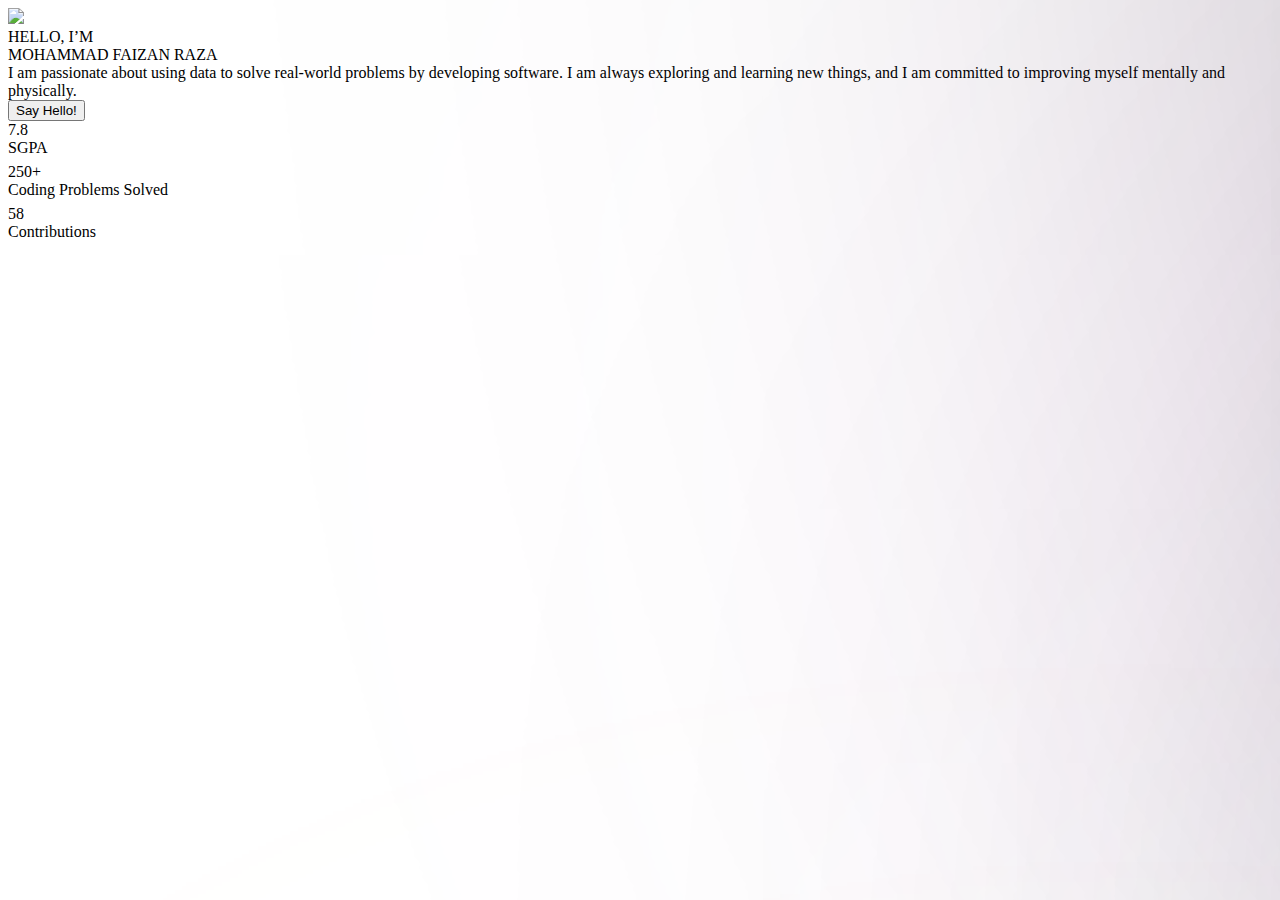
==== index.html @ b2c1d56e "Update index.html" ====
<!DOCTYPE html>
<html lang="en">
<head>
    <meta charset="UTF-8">
    <meta name="viewport" content="width=device-width, initial-scale=1.0">
    <title>Document1.2</title>
    <link rel="stylesheet" href="style.css">
    <link href="https://fonts.googleapis.com/css2?family=Poppins:wght@400;500;600;700;800;900&display=swap" rel="stylesheet">
</head>
<body>
    <div class="main-container">
        <img class="shadowz" id="image-container" src="profile.jpeg" />
        <div class="sub-1"></div>
        <div class="sub-2"></div>
        <div style="width: 10vw; height: 10vw; left: 0px; top: 0px; position: fixed">
            <div style="width: 1481px; height: 1481px; left: 388px; top: 1671px; position: fixed; background: linear-gradient(181deg, rgba(255, 234, 198, 0.20) 0%, rgba(255, 234, 198, 0.14) 100%, rgba(255, 234, 198, 0.13) 100%); box-shadow: 700px 700px 700px; border-radius: 9999px; filter: blur(700px)"></div>
            <div style="width: 1481px; height: 1482px; left: 388px; top: 7452.01px; position: fixed; background: linear-gradient(181deg, rgba(255, 234, 198, 0.20) 0%, rgba(255, 234, 198, 0.14) 100%, rgba(255, 234, 198, 0.13) 100%); box-shadow: 700px 700px 700px; border-radius: 9999px; filter: blur(700px)"></div>
            <div style="width: 541px; height: 226px; left: 61px; top: 2539.50px; position: fixed; transform: rotate(-30deg); transform-origin: 0 0; background: linear-gradient(181deg, #FFDFA8 0%, rgba(255, 225.79, 175.72, 0.96) 0%, rgba(255, 234, 198, 0.67) 100%, rgba(249.69, 210.59, 143.57, 0.80) 100%); box-shadow: 200px 200px 200px; border-radius: 9999px; filter: blur(200px)"></div>
            <div style="width: 541px; height: 226px; left: 0px; top: 9326.49px; position: fixed; transform: rotate(-30deg); transform-origin: 0 0; background: linear-gradient(181deg, #FFDFA8 0%, rgba(255, 225.79, 175.72, 0.96) 0%, rgba(255, 234, 198, 0.67) 100%, rgba(249.69, 210.59, 143.57, 0.80) 100%); box-shadow: 200px 200px 200px; border-radius: 9999px; filter: blur(200px)"></div>
            <div style="width: 871.21px; height: 871.21px; left: 1948.16px; top: 1228.19px; position: fixed; transform: rotate(-130.44deg); transform-origin: 0 0; background: rgba(218.25, 77.38, 241.19, 0.40); box-shadow: 600px 600px 600px; border-radius: 9999px; filter: blur(600px)"></div>
            <div style="width: 1044.32px; height: 1044.32px; left: 2268.45px; top: 2466.22px; position: fixed; transform: rotate(-130.44deg); transform-origin: 0 0; background: rgba(196, 245, 233, 0.70); box-shadow: 600px 600px 600px; border-radius: 9999px; filter: blur(600px)"></div>
        </div>
        <div class="sub-4">
            <div class="sub-4-1">
                <div class="sub-4-1-1">  
                    <div class="sub-4-1-1-name">HELLO, I’M<br/>MOHAMMAD FAIZAN RAZA</div>
                </div>
            </div>
            <div  class= "about">
                <span >I am passionate about using data to solve real-world problems by developing software. I am always exploring and learning new things, and I am committed to improving myself mentally and physically.</span></div>
            <button class="hello-button">Say Hello!</button>
        </div>
        <div class="shadowz" id="sub-6">
            <div class="sectionSGPA">
                <div id = "section-1">7.8</div>
                <div id = "section-2">SGPA</div>
            </div>
            <div style="width: 10px; height: 0px; transform: rotate(90deg); transform-origin: 0 0; border: 3px white solid"></div>
            <div class="sectionSolvedProblems">
                <div id = "section-1">250+</div>
                <div id = "section-2">Coding Problems Solved</div>
            </div>
            <div style="width: 10px; height: 0px; transform: rotate(90deg); transform-origin: 0 0; border: 3px white solid"></div>
            <div class="contributions">
                <div id = "section-1">58</div>
                <div id = "section-2">Contributions</div>
            </div>
            
        </div>

        <script src="script.js"></script>
    </div>
</body>
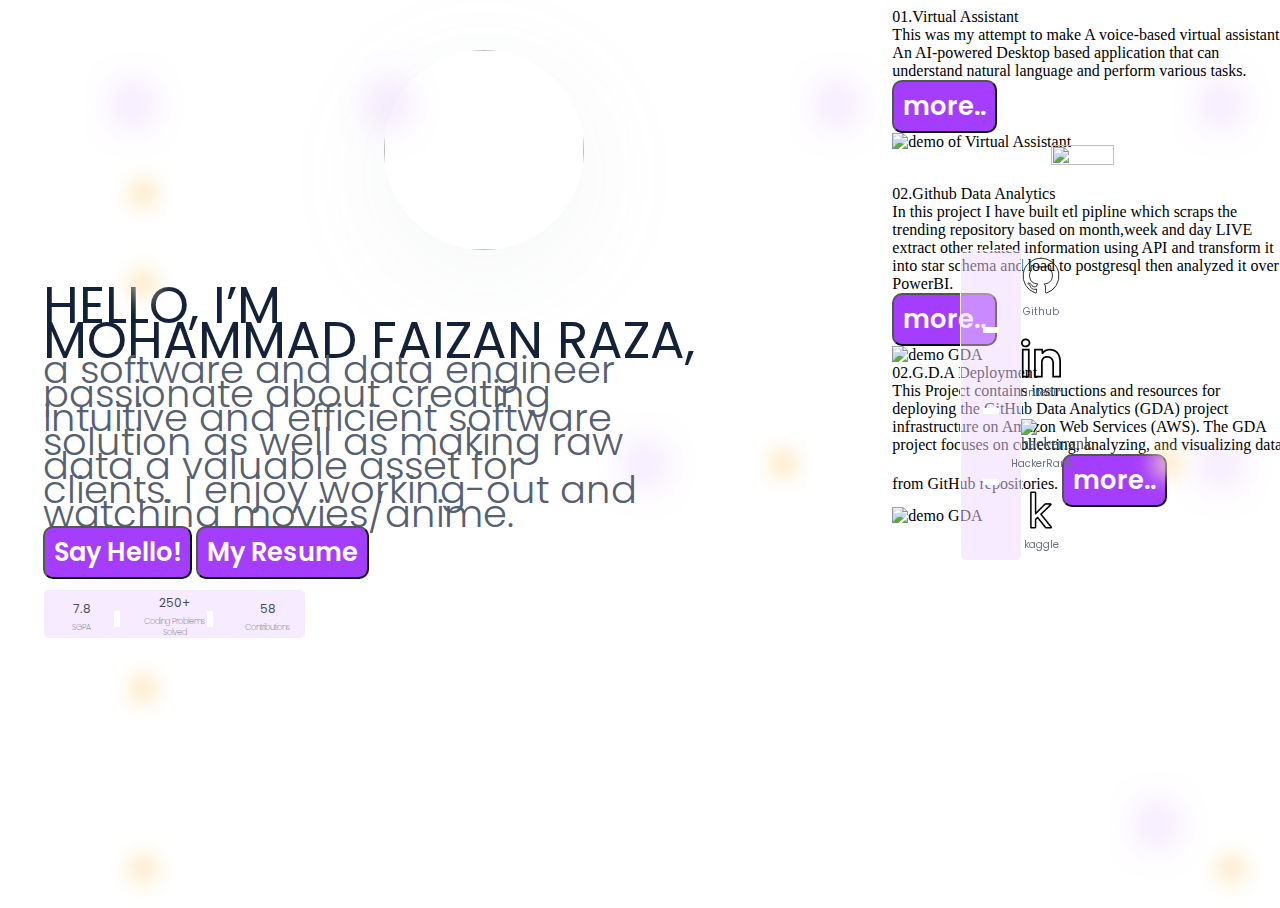
==== commit db31bc8d: "made it responsive added projects" ====
--- a/index.html
+++ b/index.html
@@ -3,51 +3,146 @@
 <head>
     <meta charset="UTF-8">
     <meta name="viewport" content="width=device-width, initial-scale=1.0">
-    <title>Document1.2</title>
+    <title>Faizan Raza</title>
     <link rel="stylesheet" href="style.css">
     <link href="https://fonts.googleapis.com/css2?family=Poppins:wght@400;500;600;700;800;900&display=swap" rel="stylesheet">
 </head>
 <body>
+    <div class="cursor" style="top: 50%; left: 50%;"></div>
+    <div class="cursor" style="top: 10%; left: 30%;"></div>
+    <div class="cursor" style="top: 10%; left: 10%;"></div>
+    <div class="cursor" style="top: 10%; left: 95%;"></div>
+    <div class="cursor" style="top: 10%; left: 65%;"></div>
+    <div class="cursor" style="top: 50%; left: 95%;"></div>
+    <div class="cursor" style="top: 90%; left: 90%;"></div>
+    <div class="cursor1" style="top: 50%; left: 60%;"></div>
+    <div class="cursor1" style="top: 30%; left: 10%;"></div>
+    <div class="cursor1" style="top: 20%; left: 10%;"></div>
+    <div class="cursor1" style="top: 95%; left: 10%;"></div>
+    <div class="cursor1" style="top: 75%; left: 10%;"></div>
+    <div class="cursor1" style="top: 95%; left: 95%;"></div>
+    <div class="cursor1" style="top: 50%; left: 90%;"></div>
     <div class="main-container">
-        <img class="shadowz" id="image-container" src="profile.jpeg" />
-        <div class="sub-1"></div>
-        <div class="sub-2"></div>
-        <div style="width: 10vw; height: 10vw; left: 0px; top: 0px; position: fixed">
-            <div style="width: 1481px; height: 1481px; left: 388px; top: 1671px; position: fixed; background: linear-gradient(181deg, rgba(255, 234, 198, 0.20) 0%, rgba(255, 234, 198, 0.14) 100%, rgba(255, 234, 198, 0.13) 100%); box-shadow: 700px 700px 700px; border-radius: 9999px; filter: blur(700px)"></div>
-            <div style="width: 1481px; height: 1482px; left: 388px; top: 7452.01px; position: fixed; background: linear-gradient(181deg, rgba(255, 234, 198, 0.20) 0%, rgba(255, 234, 198, 0.14) 100%, rgba(255, 234, 198, 0.13) 100%); box-shadow: 700px 700px 700px; border-radius: 9999px; filter: blur(700px)"></div>
-            <div style="width: 541px; height: 226px; left: 61px; top: 2539.50px; position: fixed; transform: rotate(-30deg); transform-origin: 0 0; background: linear-gradient(181deg, #FFDFA8 0%, rgba(255, 225.79, 175.72, 0.96) 0%, rgba(255, 234, 198, 0.67) 100%, rgba(249.69, 210.59, 143.57, 0.80) 100%); box-shadow: 200px 200px 200px; border-radius: 9999px; filter: blur(200px)"></div>
-            <div style="width: 541px; height: 226px; left: 0px; top: 9326.49px; position: fixed; transform: rotate(-30deg); transform-origin: 0 0; background: linear-gradient(181deg, #FFDFA8 0%, rgba(255, 225.79, 175.72, 0.96) 0%, rgba(255, 234, 198, 0.67) 100%, rgba(249.69, 210.59, 143.57, 0.80) 100%); box-shadow: 200px 200px 200px; border-radius: 9999px; filter: blur(200px)"></div>
-            <div style="width: 871.21px; height: 871.21px; left: 1948.16px; top: 1228.19px; position: fixed; transform: rotate(-130.44deg); transform-origin: 0 0; background: rgba(218.25, 77.38, 241.19, 0.40); box-shadow: 600px 600px 600px; border-radius: 9999px; filter: blur(600px)"></div>
-            <div style="width: 1044.32px; height: 1044.32px; left: 2268.45px; top: 2466.22px; position: fixed; transform: rotate(-130.44deg); transform-origin: 0 0; background: rgba(196, 245, 233, 0.70); box-shadow: 600px 600px 600px; border-radius: 9999px; filter: blur(600px)"></div>
-        </div>
-        <div class="sub-4">
-            <div class="sub-4-1">
-                <div class="sub-4-1-1">  
-                    <div class="sub-4-1-1-name">HELLO, I’M<br/>MOHAMMAD FAIZAN RAZA</div>
+        <div class="block1">
+            <div class="sub-4">
+                <div class="sub-4-1">
+                    <div class="sub-4-1-1">  
+                        <div class="sub-4-1-1-name">HELLO, I’M<br/>MOHAMMAD FAIZAN RAZA,</div>
+                    </div>
+                    <div  class= "about">
+                        <span >a software and data engineer passionate about creating intuitive and efficient software solution as well as making raw data a valuable asset for clients. I enjoy working-out and watching movies/anime.</span>
+                    </div>
+                    <div>
+                        <a href="mailto:faizeraza4us@gmail.com">
+                            <button class="hello-button">Say Hello!</button>
+                        </a>
+                        <a href="https://drive.google.com/file/d/1xUth9Kbq8MSvyuGq1mxY34FACvoOzrL3/view?usp=sharing">
+                            <button class="hello-button" >My Resume</button>
+                        </a>
+                    </div>
+                </div>
+                <div class="shadowz" id="sub-6">
+                    <div class="sectionSGPA">
+                        <div id = "section-1">7.8</div>
+                        <div id = "section-2">SGPA</div>
+                    </div>
+                    <div style="width: 10px; height: 0px; transform: rotate(90deg); transform-origin: 0 0; border: 3px white solid"></div>
+                    <div class="sectionSolvedProblems">
+                        <div id = "section-1">250+</div>
+                        <div id = "section-2">Coding Problems Solved</div>
+                    </div>
+                    <div style="width: 10px; height: 0px; transform: rotate(90deg); transform-origin: 0 0; border: 3px white solid"></div>
+                    <div class="contributions">
+                        <div id = "section-1">58</div>
+                        <div id = "section-2">Contributions</div>
+                    </div>
                 </div>
             </div>
-            <div  class= "about">
-                <span >I am passionate about using data to solve real-world problems by developing software. I am always exploring and learning new things, and I am committed to improving myself mentally and physically.</span></div>
-            <button class="hello-button">Say Hello!</button>
+            <img class="shadowz" id="image-container" src="profile.jpeg" />
+
+            <div class="shadowz" id="sub-7">
+                <a href="https://github.com/faizeraza" style="width: inherit;">
+                    <div class="github">
+                        <svg viewBox="0 0 48 48" id="section-a" xmlns="http://www.w3.org/2000/svg" fill="#000000">                
+                            <g id="SVGRepo_bgCarrier" stroke-width="0"></g><g id="SVGRepo_tracerCarrier" stroke-linecap="round" stroke-linejoin="round"></g><g id="SVGRepo_iconCarrier"><defs><style>.cls-1{fill:none;stroke:#000000;stroke-linecap:round;stroke-linejoin:round;fill-rule:evenodd;}</style></defs><path class="cls-1" d="M24,2.5a21.5,21.5,0,0,0-6.8,41.9c1.08.2,1.47-.46,1.47-1s0-1.86,0-3.65c-6,1.3-7.24-2.88-7.24-2.88A5.7,5.7,0,0,0,9,33.68c-1.95-1.33.15-1.31.15-1.31a4.52,4.52,0,0,1,3.29,2.22c1.92,3.29,5,2.34,6.26,1.79a4.61,4.61,0,0,1,1.37-2.88c-4.78-.54-9.8-2.38-9.8-10.62a8.29,8.29,0,0,1,2.22-5.77,7.68,7.68,0,0,1,.21-5.69s1.8-.58,5.91,2.2a20.46,20.46,0,0,1,10.76,0c4.11-2.78,5.91-2.2,5.91-2.2a7.74,7.74,0,0,1,.21,5.69,8.28,8.28,0,0,1,2.21,5.77c0,8.26-5,10.07-9.81,10.61a5.12,5.12,0,0,1,1.46,4c0,2.87,0,5.19,0,5.9s.39,1.24,1.48,1A21.5,21.5,0,0,0,24,2.5"></path></g></svg>
+                        <div id = "section-b">Github</div>
+                    </div>
+                </a>
+                <div style="width: 10px; height: 0px; transform-origin: 0 0; border: 3px white solid"></div>
+                <a href="linkedin.com/in/faizan-raza-a3a187203" style="width: inherit;">
+                <div class="linkedin">
+                    <svg fill="#000000" id="section-a" xmlns="http://www.w3.org/2000/svg" xmlns:xlink="http://www.w3.org/1999/xlink" viewBox="0 0 45.959 45.959" xml:space="preserve"><g id="SVGRepo_bgCarrier" stroke-width="0"></g><g id="SVGRepo_tracerCarrier" stroke-linecap="round" stroke-linejoin="round"></g>
+                        <g id="SVGRepo_iconCarrier"> <g> <g> <path d="M5.392,0.492C2.268,0.492,0,2.647,0,5.614c0,2.966,2.223,5.119,5.284,5.119c1.588,0,2.956-0.515,3.957-1.489 c0.96-0.935,1.489-2.224,1.488-3.653C10.659,2.589,8.464,0.492,5.392,0.492z M7.847,7.811C7.227,8.414,6.34,8.733,5.284,8.733 C3.351,8.733,2,7.451,2,5.614c0-1.867,1.363-3.122,3.392-3.122c1.983,0,3.293,1.235,3.338,3.123 C8.729,6.477,8.416,7.256,7.847,7.811z"></path> 
+                            <path d="M0.959,45.467h8.988V12.422H0.959V45.467z M2.959,14.422h4.988v29.044H2.959V14.422z"></path> 
+                            <path d="M33.648,12.422c-4.168,0-6.72,1.439-8.198,2.792l-0.281-2.792H15v33.044h9.959V28.099c0-0.748,0.303-2.301,0.493-2.711 c1.203-2.591,2.826-2.591,5.284-2.591c2.831,0,5.223,2.655,5.223,5.797v16.874h10v-18.67 C45.959,16.92,39.577,12.422,33.648,12.422z M43.959,43.467h-6V28.593c0-4.227-3.308-7.797-7.223-7.797 c-2.512,0-5.358,0-7.099,3.75c-0.359,0.775-0.679,2.632-0.679,3.553v15.368H17V14.422h6.36l0.408,4.044h1.639l0.293-0.473 c0.667-1.074,2.776-3.572,7.948-3.572c4.966,0,10.311,3.872,10.311,12.374V43.467z"></path> </g> </g> </g></svg>
+                    <div id = "section-b">LinkedIn</div>
+                </div></a>
+                <div style="width: 10px; height: 0px; transform-origin: 0 0; border: 3px white solid"></div>
+                <a href="https://www.hackerrank.com/faizeraza4us" style="width: inherit;">
+                <div class="hackerrank">
+                    <img id="section-a" src="hackerrank.png" alt="hackerrank" >
+                    <div id = "section-b" >HackerRank</div>
+                </div></a>
+                <div style="width: 10px; height: 0px; transform-origin: 0 0; border: 3px white solid"></div>
+                <a href="https://www.kaggle.com/mohammadfaizanraza" style="width: inherit;"><div class="kaggle">
+                    <img id="section-a" src="kaggle.png" alt="kaggle" >
+                    <div id = "section-b" >kaggle</div>
+                </div></a>
+            </div>
         </div>
-        <div class="shadowz" id="sub-6">
-            <div class="sectionSGPA">
-                <div id = "section-1">7.8</div>
-                <div id = "section-2">SGPA</div>
+        <div class="Projects">
+            <div id="VA">
+                <div class="numbering">
+                    <span>01.Virtual Assistant</span>
+                </div>
+                <div class="projectabout">
+                    This was my attempt to make A voice-based virtual assistant. An AI-powered Desktop based application that can understand natural language and perform various tasks.</br>
+                    <a href="https://github.com/faizeraza/Jarvis-Virtual-Assistant-.git">
+                        <button class="hello-button" >more.. </button>
+                    </a>
+                </div>
+                <span>
+                    <img class="projectimg" src="windows.png" alt="demo of Virtual Assistant">
+                    <img src="AIassistant.gif" style="width: 40%; height: 40%; margin-top: -100%; margin-left: 40%; margin-bottom: 4%;">
+                </span>
             </div>
-            <div style="width: 10px; height: 0px; transform: rotate(90deg); transform-origin: 0 0; border: 3px white solid"></div>
-            <div class="sectionSolvedProblems">
-                <div id = "section-1">250+</div>
-                <div id = "section-2">Coding Problems Solved</div>
+            <div id="VA">
+                <div class="numbering">
+                    <span>02.Github Data Analytics</span>
+                </div>
+                <div class="projectabout">
+                    In this project I have built etl pipline which scraps the trending repository based on month,week and day LIVE extract other related information using API and transform it into star schema and load to postgresql then analyzed it over PowerBI.</br>
+                    <a href="https://github.com/faizeraza/dataengineering-github-data-pipelineline">
+                        <button class="hello-button" >more.. </button>
+                    </a>
+                </div>
+                <span>
+                    <img class="projectimg" src="GitHub Data Analytics - Page 1.png" alt="demo GDA">
+                </span>
             </div>
-            <div style="width: 10px; height: 0px; transform: rotate(90deg); transform-origin: 0 0; border: 3px white solid"></div>
-            <div class="contributions">
-                <div id = "section-1">58</div>
-                <div id = "section-2">Contributions</div>
+            <div id="VA">
+                <div class="numbering">
+                    <span>02.G.D.A  Deployment</span>
+                </div>
+                <div class="projectabout">
+                    This Project contains instructions and resources for deploying the GitHub Data Analytics (GDA) project infrastructure on Amazon Web Services (AWS). The GDA project focuses on collecting, analyzing, and visualizing data from GitHub repositories.
+                    <a href="https://github.com/faizeraza/GitHub-Data-Analytics-Deployment">
+                        <button class="hello-button" >more.. </button>
+                    </a>
+                </div>
+                <span>
+                    <img class="projectimg" src="workflow.png" alt="demo GDA">
+                </span>
             </div>
-            
         </div>
 
+        
+        
+        <!-- <div style="width: 100%; height: 100%; left: 0px; top: 0px; position: fixed">
+            <div style="width: 500px; height: 500px; left: 1500px; top: 0px; position: fixed; background: linear-gradient(181deg, rgba(255, 234, 198, 0.20) 0%, rgba(255, 234, 198, 0.14) 100%, rgba(255, 234, 198, 0.13) 100%); box-shadow: 700px 700px 700px; border-radius: 9999px; filter: blur(700px)"></div>
+            <div style="width: 500px; height: 500px; left: 1500px; top: 600px; position: fixed; background: linear-gradient(181deg, rgba(255, 234, 198, 0.20) 0%, rgba(218.25, 77.38, 241.19, 0.40) 100%, rgba(218.25, 77.38, 241.19, 0.40) 100%); box-shadow: 700px 700px 700px; border-radius: 9999px; filter: blur(700px)"></div>
+            <div style="width: 500px; height: 500px; left: 0px; top: 3000px; position: fixed; transform: rotate(-130.44deg); transform-origin: 0 0; background: rgba(196, 245, 233, 0.70); box-shadow: 600px 600px 600px; border-radius: 9999px; filter: blur(600px)"></div>
+        </div> -->
         <script src="script.js"></script>
     </div>
 </body>
--- a/style.css
+++ b/style.css
@@ -0,0 +1,339 @@
+body,html,.main-container{
+    width: 100%;
+    height: 100%;
+}
+.main-container a{
+    text-decoration: none;
+}
+body.div{
+    
+    justify-content: center;
+    align-items: flex-start;
+    background: #FFF; 
+}
+.main-container{
+    flex-flow:row-reverse; display: flex;
+    flex-direction: row;
+    position: relative; 
+    background: white;
+}
+.sub-4{
+        top: 147px; 
+        left: 4%; 
+        position: fixed; 
+        flex-direction: column; 
+        justify-content: flex-start; 
+        align-items: flex-start; 
+        gap: 24px; 
+        display: inline-flex;
+}
+.sub-4-1-1{
+    flex-direction: column; justify-content: flex-start; align-items: flex-start; display: flex;
+}
+.sub-4-1-1-name{
+    color: #132238; font-size: 3vw; font-family:'Poppins', sans-serif; font-weight: 500; line-height: 60px; word-wrap: break-word; display: inline;
+}
+.about{
+    width: 648px; color: #556070; font-family:'Poppins', sans-serif; font-size: 18px; font-weight: 400; line-height: 24px; word-wrap: break-word;
+}
+#sub-6{
+    /* left: 4.3%; 
+    top: 353px;  */
+    position: relative; 
+    background: rgba(237, 216, 255, 0.50); 
+    border-radius: 6px; 
+    border: 1px white solid; 
+    justify-content: center; 
+    align-items: center; 
+    gap: 9px; 
+    display: inline-flex;
+}
+.sectionSGPA{
+    flex-direction: column; 
+    justify-content: flex-start; 
+    align-items: flex-start; 
+    gap: 5px; 
+    display: inline-flex;
+}
+#section-1{
+    width: 160px; text-align: center; color: #424E60; font-size: 28px; font-family: 'Poppins', sans-serif; font-weight: 600; line-height: 35px; word-wrap: break-word;
+}
+#section-2{
+    width: 160px; text-align: center; color: #697484; font-size: 14px; font-family: 'Poppins', sans-serif; font-weight: 400; line-height: 21px; word-wrap: break-word;
+}
+.sectionSolvedProblems{
+    flex-direction: column; justify-content: flex-start; align-items: flex-start; gap: 5px; display: inline-flex;
+}
+.contributions{
+    flex-direction: column; justify-content: flex-start; align-items: flex-start; gap: 5px; display: inline-flex;
+}
+.hello-button{
+    padding: 10px 20px;
+    background: #A53DFF; 
+    border-radius: 10px; 
+    text-align: center; 
+    gap: 12px; 
+    display: inline-flex; 
+    color: white;
+    font-size: 16px;
+    font-family: 'Poppins', sans-serif;
+    font-weight: 600; 
+    cursor: pointer; 
+    -webkit-transition-duration: 0.4s; 
+    transition-duration: 0.4s;
+}
+.hello-button:hover{
+    box-shadow: 0 50px 50px 0 #A53DFF,0 50px 50px 0 #A53DFF;
+}
+
+#image-container {
+    width: 436px; 
+    height: 536px; 
+    left: 750px; 
+    top: 70px; 
+    position: fixed; 
+    background: linear-gradient(0deg, white 0%, white 100%); 
+    box-shadow: 0px 24px 116px rgba(145, 152, 163, 0.09); 
+    border-radius: 25px; object-fit:cover ;
+    perspective: 500px;
+}
+#image-container img {
+    transform-style: preserve-3d;
+    transition: transform 0.2s ease-in-out;
+}
+#image-container:hover img {
+        transform: translateZ(100px) rotateX(5deg) rotateY(5deg);
+}   
+#sub-7{
+    left: 1270px; 
+    top: 180px; 
+    width: 80px;
+    height:fit-content;
+    position: fixed; 
+    background: rgba(237, 216, 255, 0.50); 
+    border-radius: 6px; 
+    border: 1px white solid; 
+    align-items: center; 
+    display: inline-flex;
+    flex-direction: column;
+}
+.github{
+    flex-direction: column; 
+    justify-content: flex-start; 
+    align-items: flex-start; 
+    gap: 5px; 
+    display: inline-flex;
+}
+#section-a{
+    padding-top: 5px; padding-left: 60px; width: 40px; align-content: center; color: #424E60;
+}
+#section-b{
+    padding-bottom: 5px; width: 160px; text-align: center; color: #697484; font-size: 10px; font-family: 'Poppins', sans-serif; font-weight: 400; line-height: 21px; word-wrap: break-word;
+}
+.cursor {
+    position: absolute;
+    width: 30px;
+    height: 30px;
+    border-radius: 50%;
+    z-index: 999;
+    filter: blur(20px);
+    animation: swirl 3s ease-in-out infinite;
+    -webkit-transition-duration: 1s; 
+    transition-duration: 1s;
+    background: 30px 30px#A53DFF;
+    
+}
+  
+  /* @keyframes swirl {
+    from {
+        box-shadow: 0 30px 30px 0 #A53DFF,0 50px 50px 0 #A53DFF;
+        transform: scale(1.5);
+
+    }
+    to {
+        box-shadow: 0 30px 30px 0 #A53DFF,0 50px 50px 0 #A53DFF;
+        transform: scale(0.5);
+
+    }
+  } */
+.cursor1{
+    position: absolute;
+    width: 30px;
+    height: 30px;
+    border-radius: 50%;
+    z-index: 999;
+    filter: blur(10px);
+    /* animation: swirl1 3s ease-in-out infinite; */
+    -webkit-transition-duration: 2s; 
+    transition-duration: 2s;
+    background: linear-gradient(181deg, #FFDFA8 0%, rgba(255, 225.79, 175.72, 0.96) 0%, rgba(255, 234, 198, 0.67) 100%, rgba(249.69, 210.59, 143.57, 0.80) 100%);
+
+}
+/* @keyframes swirl1 {
+    from {
+        background: linear-gradient(181deg, #FFDFA8 0%, rgba(255, 225.79, 175.72, 0.96) 0%, rgba(255, 234, 198, 0.67) 100%, rgba(249.69, 210.59, 143.57, 0.80) 100%);
+        transform: scale(1.5);
+
+    }
+    to {
+        background:linear-gradient(181deg, #FFDFA8 0%, rgba(255, 225.79, 175.72, 0.96) 0%, rgba(255, 234, 198, 0.67) 100%, rgba(249.69, 210.59, 143.57, 0.80) 100%);
+        transform: scale(0.5);
+    }
+  } */
+@media all and (max-device-width: 1300px) { 
+    body,html,.main-container{
+        width: 100%;
+        height: 100%;
+    }
+
+    .main-container{
+        flex-flow:row-reverse; display: flex;
+        flex-direction: row;
+        position: static ; 
+        background: white;
+    }
+    .main-container a{
+        text-decoration: none;
+    }
+    body.div{
+        
+        justify-content: center;
+        align-items: flex-start;
+        background: #FFF; 
+    }
+    #image-container {
+        width: 200px; 
+        height: 200px; 
+        left: 30%; 
+        top: 50px; 
+        position: fixed; 
+        background: linear-gradient(0deg, white 0%, white 100%); 
+        box-shadow: 0px 24px 116px rgba(145, 152, 163, 0.09); 
+        border-radius: 100px; 
+        object-fit:cover ;
+        perspective: 500px;
+    }
+    #image-container img {
+        transform-style: preserve-3d;
+        transition: transform 0.2s ease-in-out;
+    }
+    #image-container:hover img {
+            transform: translateZ(100px) rotateX(5deg) rotateY(5deg);
+    }   
+    .sub-4{
+        top: 280px; 
+        left: 4%; 
+        width: fit-content;
+        height: fit-content;
+        position: relative ; 
+        flex-direction: column; 
+        justify-content: flex-start; 
+        align-items: flex-start; 
+        gap: 10px; 
+        display: inline-flex;
+    }
+    .sub-4-1-1{
+        flex-direction: column; justify-content: flex-start; align-items: flex-start; display: flex;
+    }
+    .sub-4-1-1-name{
+        color: #132238; font-size: 4vw; font-family:'Poppins', sans-serif; font-weight: 400; line-height: 35px; word-wrap: break-word; display: inline;
+    }
+    .about{
+        width:70%; font-size: 3vw; font-weight: 300; line-height: 24px; word-wrap: break-word;
+    }
+    .hello-button{
+        padding: 05px 09px;
+        background: #A53DFF; 
+        border-radius: 10px; 
+        text-align: center; 
+        gap: 10px; 
+        display: inline-flex; 
+        color: white;
+        font-size: 2vw;
+        font-family: 'Poppins', sans-serif;
+        font-weight: 600; 
+        cursor: pointer; 
+        -webkit-transition-duration: 0.4s; 
+        transition-duration: 0.4s;
+    }
+    .hello-button:hover{
+        box-shadow: 0 50px 50px 0 #A53DFF,0 50px 50px 0 #A53DFF;
+    }
+    #sub-6{
+        position: relative; 
+        background: rgba(237, 216, 255, 0.50); 
+        border-radius: 6px; 
+        border: 1px white solid; 
+        justify-content: center; 
+        align-items: center; 
+        gap: 1px; 
+        display: inline-flex;
+    }
+    .sectionSGPA{
+        flex-direction: column; 
+        justify-content: flex-start; 
+        align-items: flex-start; 
+        gap: 1px; 
+        display: inline-flex;
+    }
+    .sectionSolvedProblems{
+        flex-direction: column; justify-content: flex-start; align-items: flex-start; gap: 1px; display: inline-flex;
+    }
+    .contributions{
+        flex-direction: column; justify-content: flex-start; align-items: flex-start; gap: 1px; display: inline-flex;
+    }
+    #section-1{
+        width: 75px; text-align: center; color: #424E60; font-size: 12px; font-family: 'Poppins', sans-serif; font-weight: 400; line-height: 25px; word-wrap: break-word;
+    }
+    #section-2{
+        width: 75px; text-align: center; color: #697484; font-size: 08px; font-family: 'Poppins', sans-serif; font-weight: 200; line-height: 11px; word-wrap: break-word;
+    }
+    #sub-7{
+        left: 75%; 
+        top: 250px; 
+        width: 60px;
+        position: fixed; 
+        background: rgba(237, 216, 255, 0.50); 
+        border-radius: 6px; 
+        border: 1px white solid; 
+        justify-content: center; 
+        align-items: center; 
+        display: inline-flex;
+        flex-direction: column;
+    }
+    .github{
+        flex-direction: column; 
+        justify-content: flex-start; 
+        align-items: flex-start; 
+        gap: 5px; 
+        display: inline-flex;
+    }
+    #section-a{
+        padding-top: 5px; padding-left: 60px; width: 40px; align-content: center; color: #424E60;
+    }
+    #section-b{
+        padding-bottom: 5px; width: 160px; text-align: center; color: #697484; font-size: 10px; font-family: 'Poppins', sans-serif; font-weight: 400; line-height: 21px; word-wrap: break-word;
+    }
+    .cursor {
+        position: absolute;  
+        width: 10px;
+        height: 30px;
+        border-radius: 50%;
+        z-index: 9999999;  
+        animation: swirl 5s ease-in-out infinite;
+        -webkit-transition-duration: 5s; 
+        transition-duration: 5s;    
+    }
+    /* @keyframes swirl {
+        from {
+            box-shadow: 0 30px 30px 0 #A53DFF,0 50px 50px 0 #A53DFF;
+            transform: scale(1.5);
+    
+        }
+        to {
+            box-shadow: 0 30px 30px 0 #A53DFF,0 50px 50px 0 #A53DFF;
+            transform: scale(0.5);
+    
+        }
+      } */
+}
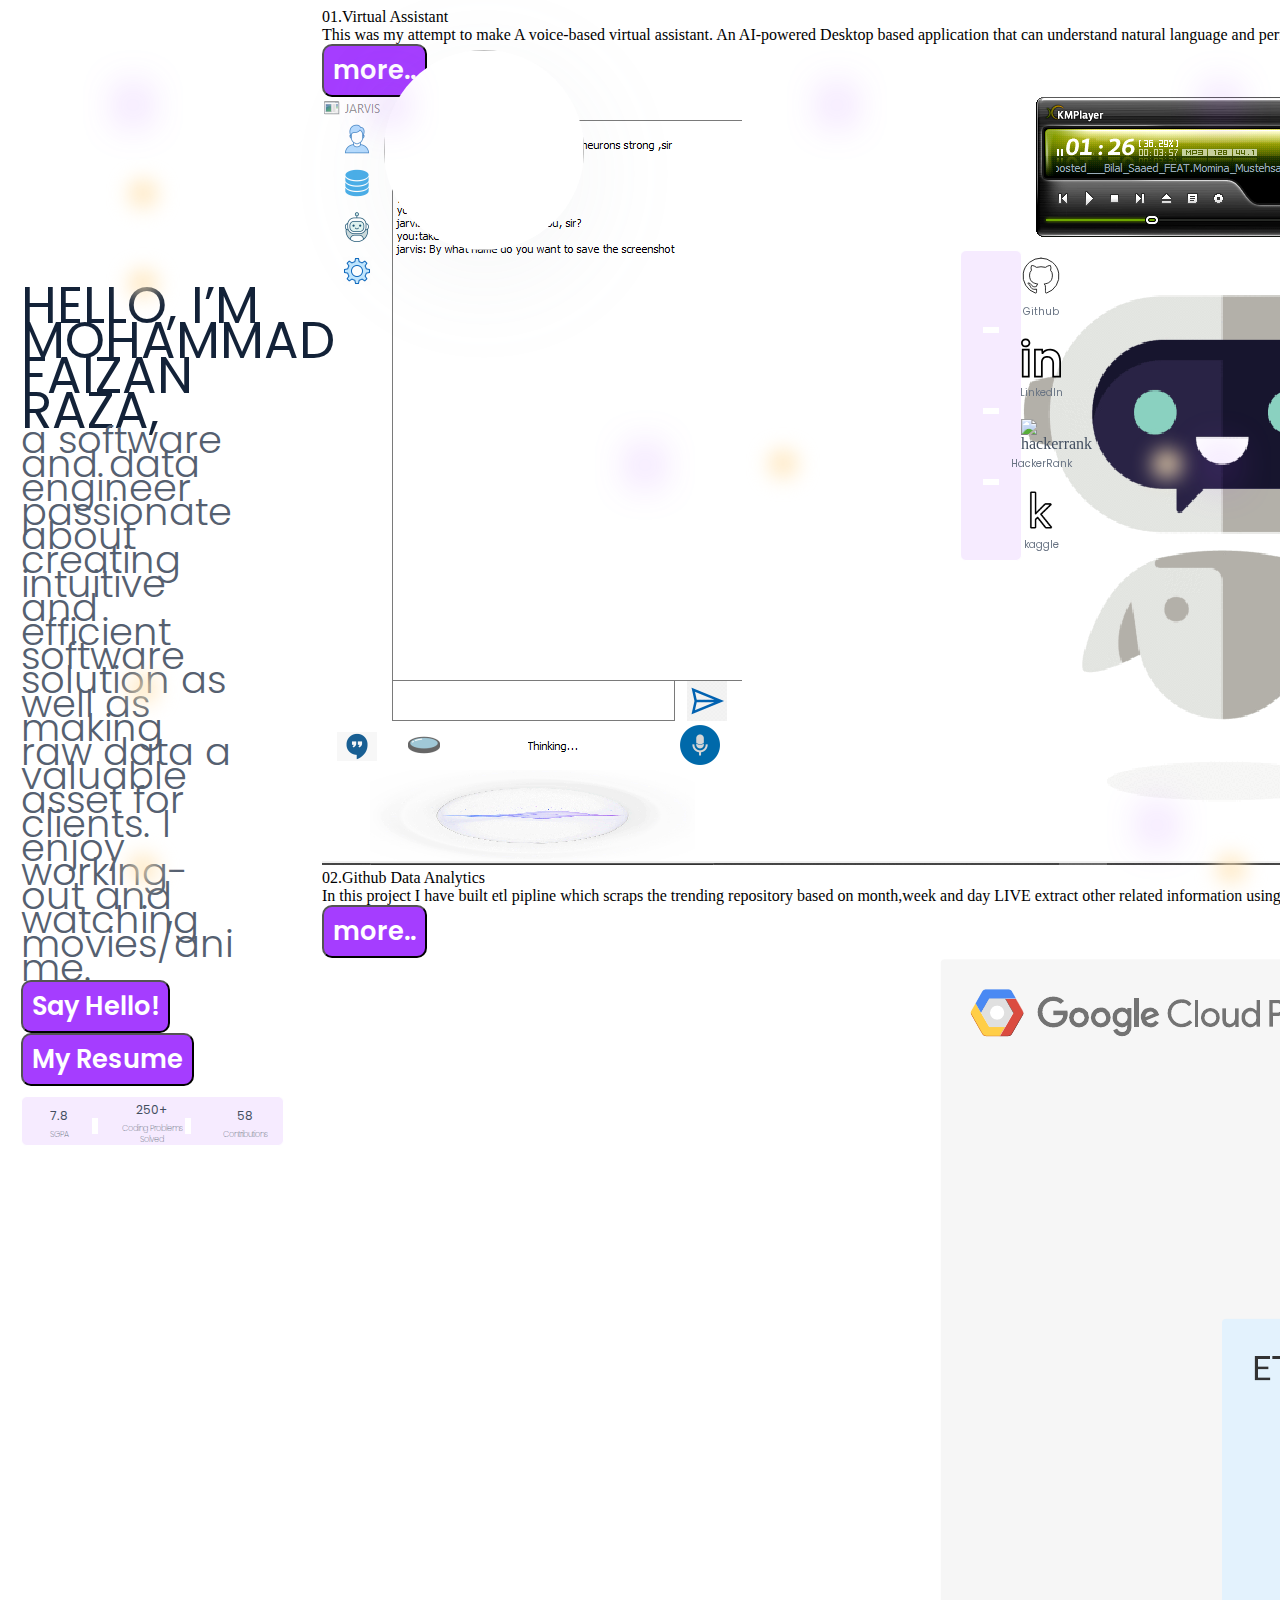
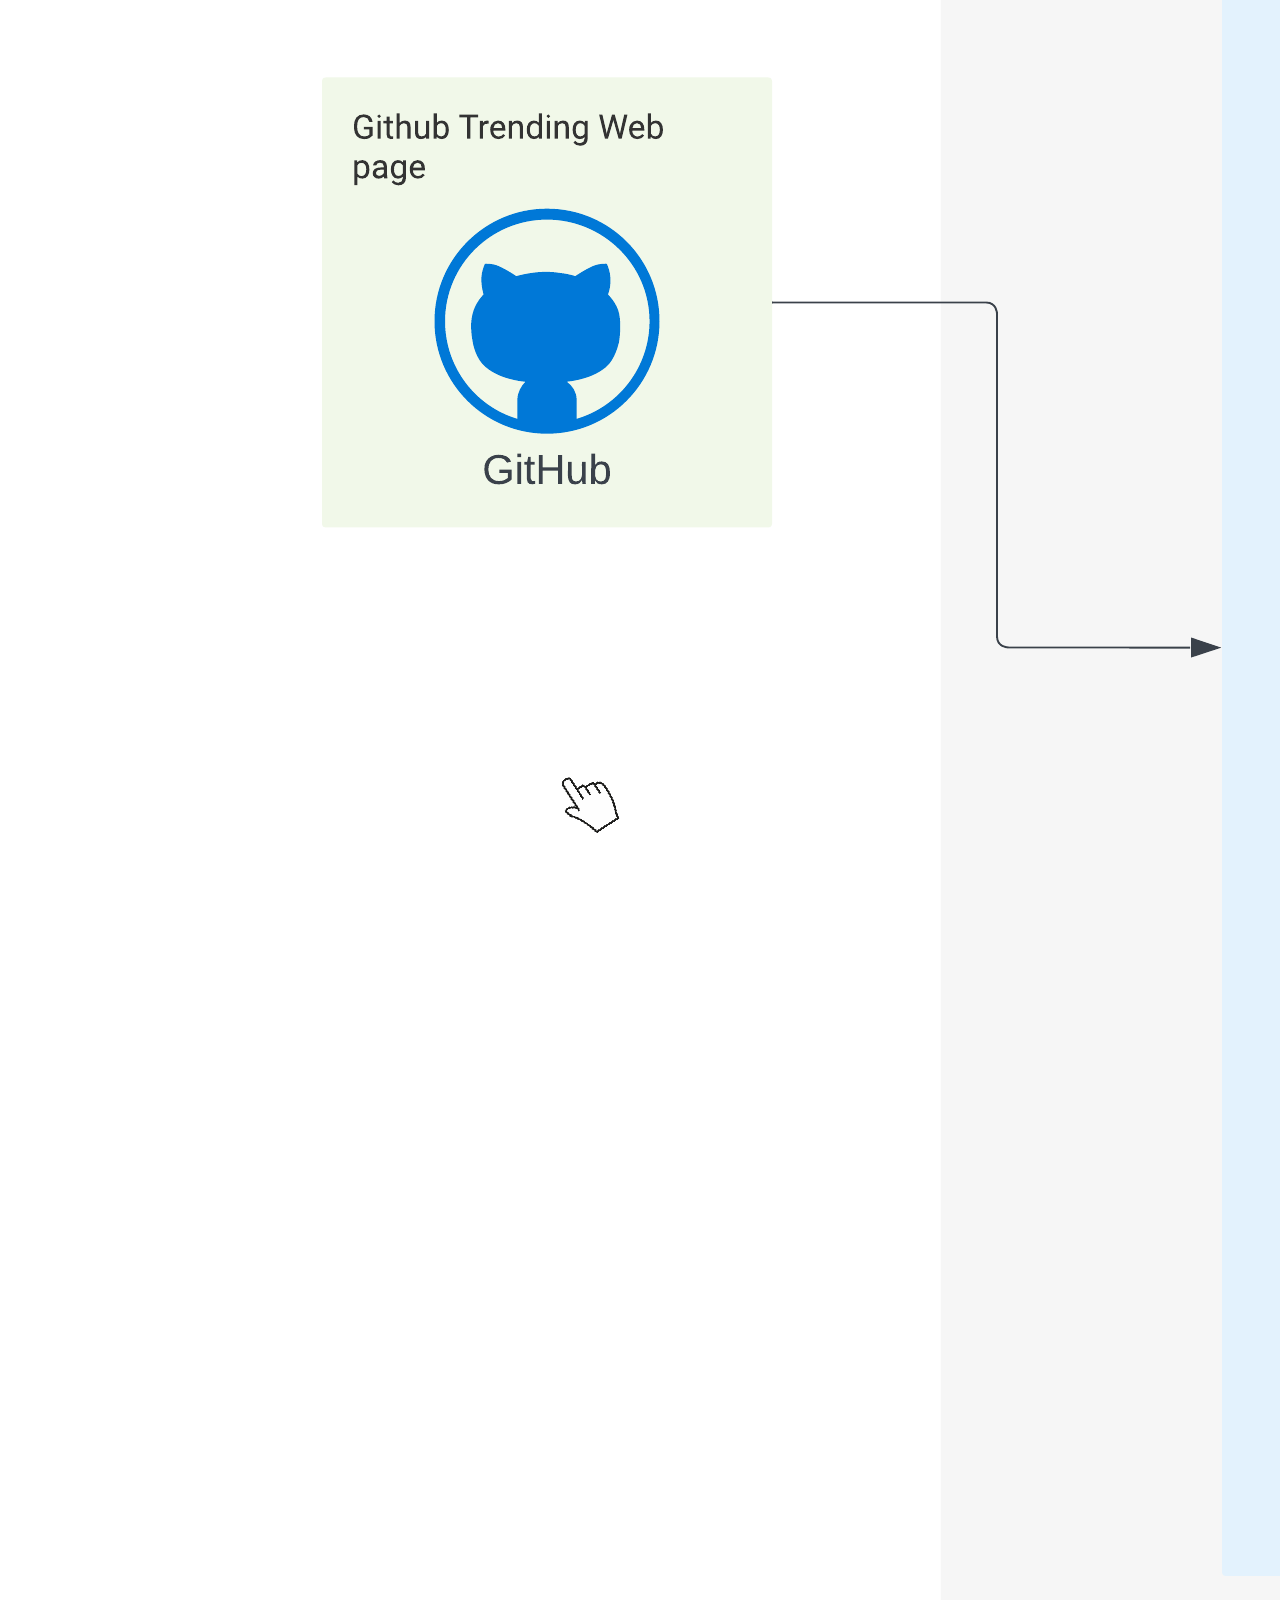
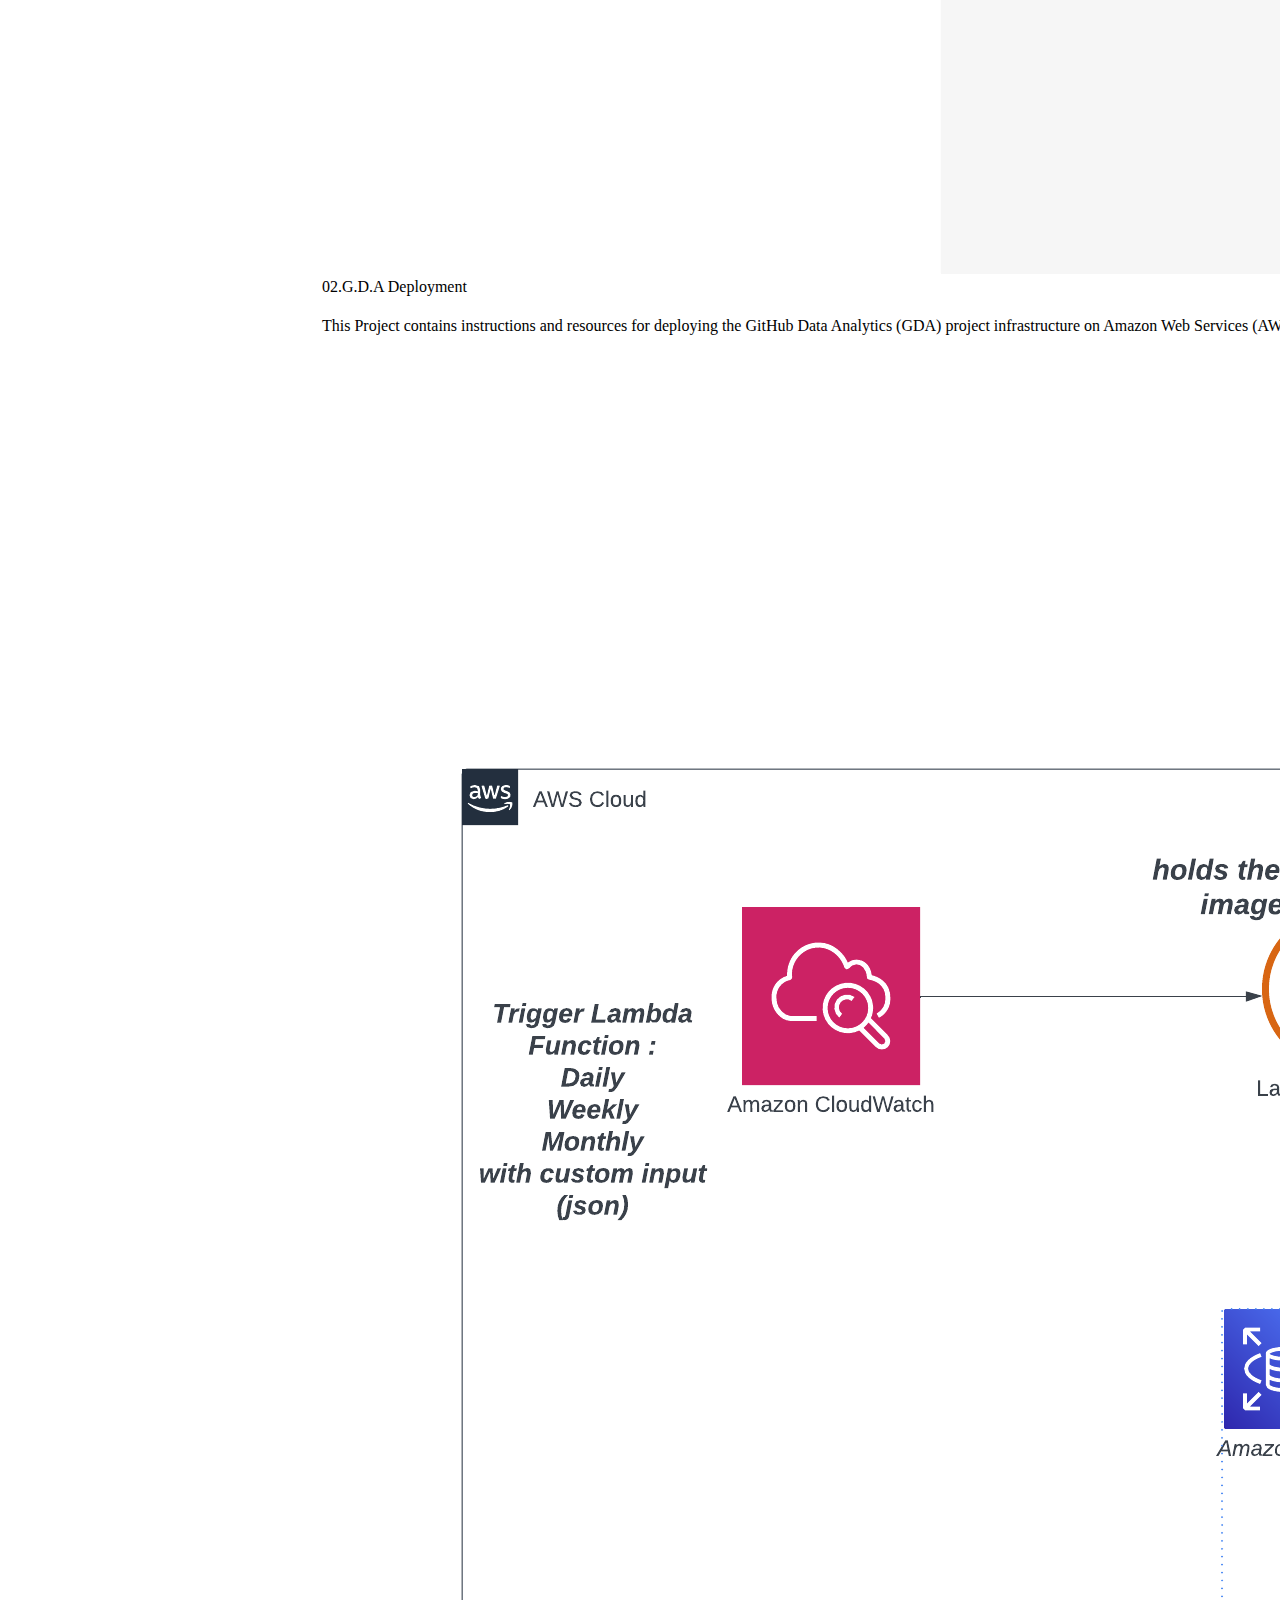
==== commit 3a4e0116: "fixing some miss alingments of project images" ====
--- a/index.html
+++ b/index.html
@@ -103,7 +103,7 @@
                 </div>
                 <span>
                     <img class="projectimg" src="windows.png" alt="demo of Virtual Assistant">
-                    <img src="AIassistant.gif" style="width: 40%; height: 40%; margin-top: -100%; margin-left: 40%; margin-bottom: 4%;">
+                    <img src="AIassistant.gif" id="vagif">
                 </span>
             </div>
             <div id="VA">
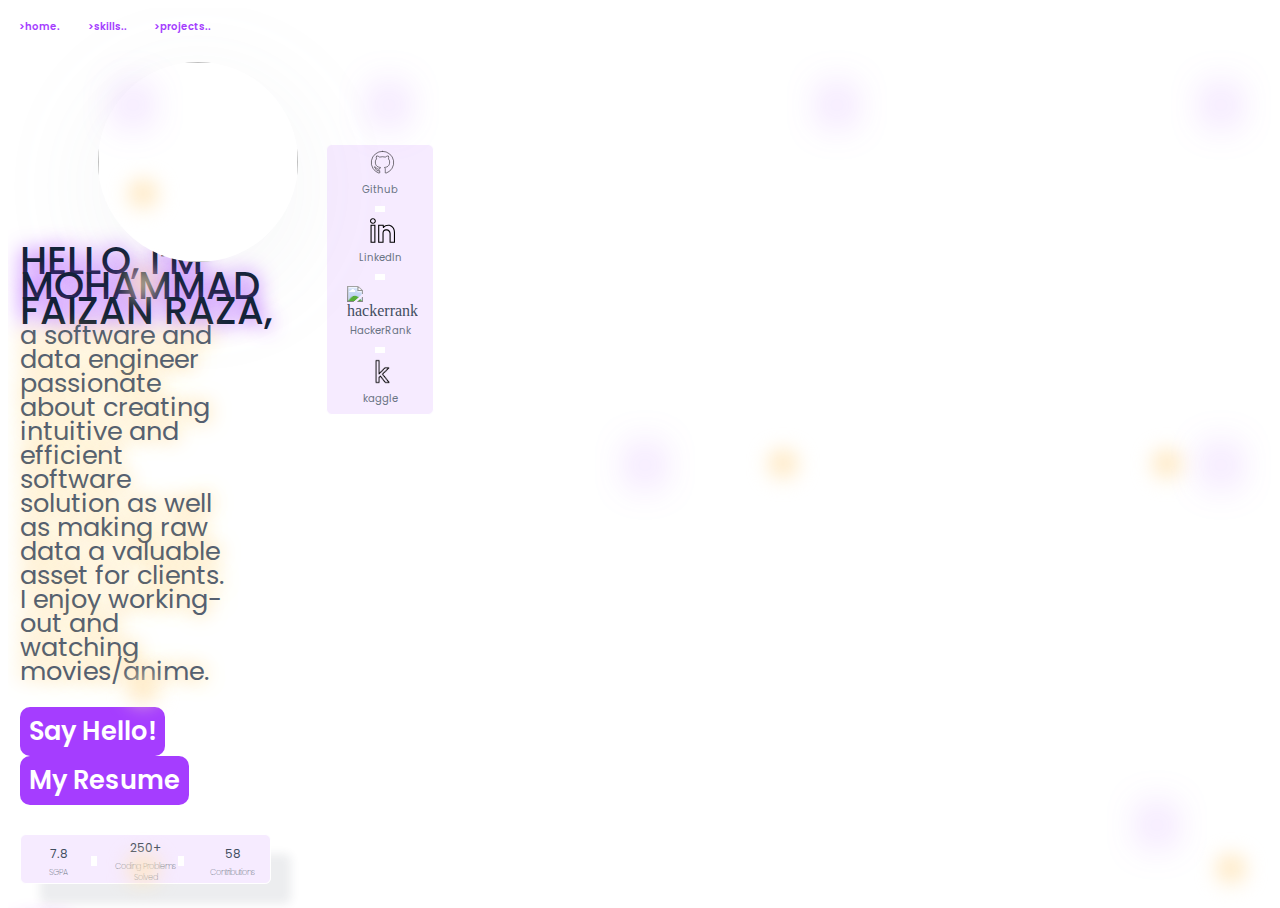
==== commit a977983e: "Update index.html" ====
--- a/index.html
+++ b/index.html
@@ -24,6 +24,19 @@
     <div class="cursor1" style="top: 50%; left: 90%;"></div>
     <div class="main-container">
         <div class="block1">
+            <div class="nav">
+                <div class="Home">
+                    >home.
+                </div>
+                <div style="width: 10px; height: 10px; transform: rotate(90deg); transform-origin: 0 0; border: 3px rgba(221, 185, 252, 0.5);"></div>
+                <div class="Home">
+                    >skills..
+                </div>
+                <div style="width: 10px; height: 10px; transform: rotate(90deg); transform-origin: 0 0; border: 3px rgba(237, 216, 255, 0.50);"></div>
+                <div class="Home">
+                    >projects..
+                </div>
+            </div>
             <div class="sub-4">
                 <div class="sub-4-1">
                     <div class="sub-4-1-1">  
@@ -90,45 +103,199 @@
                 </div></a>
             </div>
         </div>
+        <div class="Skills">
+            <span class="section-titles">> Skills</br></span></br>
+            <div class="front-end">
+                <span class="numbering">01. Front-end</span>
+                <span class="skill-about">
+                    I have Gained my front-end skills by practically applying them.</br>
+                    The best Proof of Work of my front-end skills is this portfolio web-site.
+                </span>
+                <article data-glow class="skill-set">
+                    <div class="bubble">
+                        <article data-glow >
+                            <svg xmlns="http://www.w3.org/2000/svg" height="30" width="30" viewBox="0 0 384 512" ><!--!Font Awesome Free 6.5.1 by @fontawesome - https://fontawesome.com License - https://fontawesome.com/license/free Copyright 2023 Fonticons, Inc.--><path d="M0 32l34.9 395.8L191.5 480l157.6-52.2L384 32H0zm308.2 127.9H124.4l4.1 49.4h175.6l-13.6 148.4-97.9 27v.3h-1.1l-98.7-27.3-6-75.8h47.7L138 320l53.5 14.5 53.7-14.5 6-62.2H84.3L71.5 112.2h241.1l-4.4 47.7z"/></svg>HTML
+                        </article>
+                    </div>
+                    <div class="bubble">
+                        <article data-glow >
+                            <svg xmlns="http://www.w3.org/2000/svg" height="30" width="30" viewBox="0 0 384 512"><!--!Font Awesome Free 6.5.1 by @fontawesome - https://fontawesome.com License - https://fontawesome.com/license/free Copyright 2023 Fonticons, Inc.--><path d="M0 32l34.9 395.8L192 480l157.1-52.2L384 32H0zm313.1 80l-4.8 47.3L193 208.6l-.3 .1h111.5l-12.8 146.6-98.2 28.7-98.8-29.2-6.4-73.9h48.9l3.2 38.3 52.6 13.3 54.7-15.4 3.7-61.6-166.3-.5v-.1l-.2 .1-3.6-46.3L193.1 162l6.5-2.7H76.7L70.9 112h242.2z"/></svg>
+                        </br>CSS
+                        </article>
+                    </div>
+                    <div class="bubble">
+                        <article data-glow >
+                            <svg xmlns="http://www.w3.org/2000/svg" height="30" width="30" viewBox="0 0 512 512"><!--!Font Awesome Free 6.5.1 by @fontawesome - https://fontawesome.com License - https://fontawesome.com/license/free Copyright 2023 Fonticons, Inc.--><path d="M418.2 177.2c-5.4-1.8-10.8-3.5-16.2-5.1 .9-3.7 1.7-7.4 2.5-11.1 12.3-59.6 4.2-107.5-23.1-123.3-26.3-15.1-69.2 .6-112.6 38.4-4.3 3.7-8.5 7.6-12.5 11.5-2.7-2.6-5.5-5.2-8.3-7.7-45.5-40.4-91.1-57.4-118.4-41.5-26.2 15.2-34 60.3-23 116.7 1.1 5.6 2.3 11.1 3.7 16.7-6.4 1.8-12.7 3.8-18.6 5.9C38.3 196.2 0 225.4 0 255.6c0 31.2 40.8 62.5 96.3 81.5 4.5 1.5 9 3 13.6 4.3-1.5 6-2.8 11.9-4 18-10.5 55.5-2.3 99.5 23.9 114.6 27 15.6 72.4-.4 116.6-39.1 3.5-3.1 7-6.3 10.5-9.7 4.4 4.3 9 8.4 13.6 12.4 42.8 36.8 85.1 51.7 111.2 36.6 27-15.6 35.8-62.9 24.4-120.5-.9-4.4-1.9-8.9-3-13.5 3.2-.9 6.3-1.9 9.4-2.9 57.7-19.1 99.5-50 99.5-81.7 0-30.3-39.4-59.7-93.8-78.4zM282.9 92.3c37.2-32.4 71.9-45.1 87.7-36 16.9 9.7 23.4 48.9 12.8 100.4-.7 3.4-1.4 6.7-2.3 10-22.2-5-44.7-8.6-67.3-10.6-13-18.6-27.2-36.4-42.6-53.1 3.9-3.7 7.7-7.2 11.7-10.7zM167.2 307.5c5.1 8.7 10.3 17.4 15.8 25.9-15.6-1.7-31.1-4.2-46.4-7.5 4.4-14.4 9.9-29.3 16.3-44.5 4.6 8.8 9.3 17.5 14.3 26.1zm-30.3-120.3c14.4-3.2 29.7-5.8 45.6-7.8-5.3 8.3-10.5 16.8-15.4 25.4-4.9 8.5-9.7 17.2-14.2 26-6.3-14.9-11.6-29.5-16-43.6zm27.4 68.9c6.6-13.8 13.8-27.3 21.4-40.6s15.8-26.2 24.4-38.9c15-1.1 30.3-1.7 45.9-1.7s31 .6 45.9 1.7c8.5 12.6 16.6 25.5 24.3 38.7s14.9 26.7 21.7 40.4c-6.7 13.8-13.9 27.4-21.6 40.8-7.6 13.3-15.7 26.2-24.2 39-14.9 1.1-30.4 1.6-46.1 1.6s-30.9-.5-45.6-1.4c-8.7-12.7-16.9-25.7-24.6-39s-14.8-26.8-21.5-40.6zm180.6 51.2c5.1-8.8 9.9-17.7 14.6-26.7 6.4 14.5 12 29.2 16.9 44.3-15.5 3.5-31.2 6.2-47 8 5.4-8.4 10.5-17 15.5-25.6zm14.4-76.5c-4.7-8.8-9.5-17.6-14.5-26.2-4.9-8.5-10-16.9-15.3-25.2 16.1 2 31.5 4.7 45.9 8-4.6 14.8-10 29.2-16.1 43.4zM256.2 118.3c10.5 11.4 20.4 23.4 29.6 35.8-19.8-.9-39.7-.9-59.5 0 9.8-12.9 19.9-24.9 29.9-35.8zM140.2 57c16.8-9.8 54.1 4.2 93.4 39 2.5 2.2 5 4.6 7.6 7-15.5 16.7-29.8 34.5-42.9 53.1-22.6 2-45 5.5-67.2 10.4-1.3-5.1-2.4-10.3-3.5-15.5-9.4-48.4-3.2-84.9 12.6-94zm-24.5 263.6c-4.2-1.2-8.3-2.5-12.4-3.9-21.3-6.7-45.5-17.3-63-31.2-10.1-7-16.9-17.8-18.8-29.9 0-18.3 31.6-41.7 77.2-57.6 5.7-2 11.5-3.8 17.3-5.5 6.8 21.7 15 43 24.5 63.6-9.6 20.9-17.9 42.5-24.8 64.5zm116.6 98c-16.5 15.1-35.6 27.1-56.4 35.3-11.1 5.3-23.9 5.8-35.3 1.3-15.9-9.2-22.5-44.5-13.5-92 1.1-5.6 2.3-11.2 3.7-16.7 22.4 4.8 45 8.1 67.9 9.8 13.2 18.7 27.7 36.6 43.2 53.4-3.2 3.1-6.4 6.1-9.6 8.9zm24.5-24.3c-10.2-11-20.4-23.2-30.3-36.3 9.6 .4 19.5 .6 29.5 .6 10.3 0 20.4-.2 30.4-.7-9.2 12.7-19.1 24.8-29.6 36.4zm130.7 30c-.9 12.2-6.9 23.6-16.5 31.3-15.9 9.2-49.8-2.8-86.4-34.2-4.2-3.6-8.4-7.5-12.7-11.5 15.3-16.9 29.4-34.8 42.2-53.6 22.9-1.9 45.7-5.4 68.2-10.5 1 4.1 1.9 8.2 2.7 12.2 4.9 21.6 5.7 44.1 2.5 66.3zm18.2-107.5c-2.8 .9-5.6 1.8-8.5 2.6-7-21.8-15.6-43.1-25.5-63.8 9.6-20.4 17.7-41.4 24.5-62.9 5.2 1.5 10.2 3.1 15 4.7 46.6 16 79.3 39.8 79.3 58 0 19.6-34.9 44.9-84.8 61.4zm-149.7-15c25.3 0 45.8-20.5 45.8-45.8s-20.5-45.8-45.8-45.8c-25.3 0-45.8 20.5-45.8 45.8s20.5 45.8 45.8 45.8z"/></svg>                        
+                            React.js
+                        </article>
+                    </div>     
+                    <div class="bubble">
+                        <article data-glow >
+                            <svg xmlns="http://www.w3.org/2000/svg" height="30" width="30" viewBox="0 0 384 512"><!--!Font Awesome Free 6.5.1 by @fontawesome - https://fontawesome.com License - https://fontawesome.com/license/free Copyright 2023 Fonticons, Inc.--><path d="M14 95.8C14 42.9 56.9 0 109.8 0H274.2C327.1 0 370 42.9 370 95.8C370 129.3 352.8 158.8 326.7 175.9C352.8 193 370 222.5 370 256C370 308.9 327.1 351.8 274.2 351.8H272.1C247.3 351.8 224.7 342.4 207.7 326.9V415.2C207.7 468.8 163.7 512 110.3 512C57.5 512 14 469.2 14 416.2C14 382.7 31.2 353.2 57.2 336.1C31.2 319 14 289.5 14 256C14 222.5 31.2 193 57.2 175.9C31.2 158.8 14 129.3 14 95.8zM176.3 191.6H109.8C74.2 191.6 45.4 220.4 45.4 256C45.4 291.4 74 320.2 109.4 320.4C109.5 320.4 109.7 320.4 109.8 320.4H176.3V191.6zM207.7 256C207.7 291.6 236.5 320.4 272.1 320.4H274.2C309.7 320.4 338.6 291.6 338.6 256C338.6 220.4 309.7 191.6 274.2 191.6H272.1C236.5 191.6 207.7 220.4 207.7 256zM109.8 351.8C109.7 351.8 109.5 351.8 109.4 351.8C74 352 45.4 380.8 45.4 416.2C45.4 451.7 74.6 480.6 110.3 480.6C146.6 480.6 176.3 451.2 176.3 415.2V351.8H109.8zM109.8 31.4C74.2 31.4 45.4 60.2 45.4 95.8C45.4 131.4 74.2 160.2 109.8 160.2H176.3V31.4H109.8zM207.7 160.2H274.2C309.7 160.2 338.6 131.4 338.6 95.8C338.6 60.2 309.7 31.4 274.2 31.4H207.7V160.2z"/></svg>
+                            Figma
+                        </article>
+                    </div>   
+                    <div class="bubble">
+                        <article data-glow >
+                            <svg xmlns="http://www.w3.org/2000/svg" height="30" width="30" viewBox="0 0 448 512"><!--!Font Awesome Free 6.5.1 by @fontawesome - https://fontawesome.com License - https://fontawesome.com/license/free Copyright 2023 Fonticons, Inc.--><path d="M0 32v448h448V32H0zm243.8 349.4c0 43.6-25.6 63.5-62.9 63.5-33.7 0-53.2-17.4-63.2-38.5l34.3-20.7c6.6 11.7 12.6 21.6 27.1 21.6 13.8 0 22.6-5.4 22.6-26.5V237.7h42.1v143.7zm99.6 63.5c-39.1 0-64.4-18.6-76.7-43l34.3-19.8c9 14.7 20.8 25.6 41.5 25.6 17.4 0 28.6-8.7 28.6-20.8 0-14.4-11.4-19.5-30.7-28l-10.5-4.5c-30.4-12.9-50.5-29.2-50.5-63.5 0-31.6 24.1-55.6 61.6-55.6 26.8 0 46 9.3 59.8 33.7L368 290c-7.2-12.9-15-18-27.1-18-12.3 0-20.1 7.8-20.1 18 0 12.6 7.8 17.7 25.9 25.6l10.5 4.5c35.8 15.3 55.9 31 55.9 66.2 0 37.8-29.8 58.6-69.7 58.6z"/></svg>
+                        </br>JS
+                        </article>
+                    </div>                  
+                </article>
+            </div>
+            <div class="front-end">
+                <span class="numbering">02. Back-end</span>
+                <span class="skill-about">
+                    I have started my coding journey with java back in 2020.</br>
+                    Library Management System was my first project just week after exploring Java.</br>
+                </span>
+                <article data-glow class="skill-set">
+                    <div class="bubble">
+                        <article data-glow >
+                            <svg xmlns="http://www.w3.org/2000/svg" height="30" width="30" viewBox="0 0 448 512"><!--!Font Awesome Free 6.5.1 by @fontawesome - https://fontawesome.com License - https://fontawesome.com/license/free Copyright 2023 Fonticons, Inc.--><path d="M439.8 200.5c-7.7-30.9-22.3-54.2-53.4-54.2h-40.1v47.4c0 36.8-31.2 67.8-66.8 67.8H172.7c-29.2 0-53.4 25-53.4 54.3v101.8c0 29 25.2 46 53.4 54.3 33.8 9.9 66.3 11.7 106.8 0 26.9-7.8 53.4-23.5 53.4-54.3v-40.7H226.2v-13.6h160.2c31.1 0 42.6-21.7 53.4-54.2 11.2-33.5 10.7-65.7 0-108.6zM286.2 404c11.1 0 20.1 9.1 20.1 20.3 0 11.3-9 20.4-20.1 20.4-11 0-20.1-9.2-20.1-20.4 .1-11.3 9.1-20.3 20.1-20.3zM167.8 248.1h106.8c29.7 0 53.4-24.5 53.4-54.3V91.9c0-29-24.4-50.7-53.4-55.6-35.8-5.9-74.7-5.6-106.8 .1-45.2 8-53.4 24.7-53.4 55.6v40.7h106.9v13.6h-147c-31.1 0-58.3 18.7-66.8 54.2-9.8 40.7-10.2 66.1 0 108.6 7.6 31.6 25.7 54.2 56.8 54.2H101v-48.8c0-35.3 30.5-66.4 66.8-66.4zm-6.7-142.6c-11.1 0-20.1-9.1-20.1-20.3 .1-11.3 9-20.4 20.1-20.4 11 0 20.1 9.2 20.1 20.4s-9 20.3-20.1 20.3z"/></svg>                            
+                            Python
+                        </article>
+                    </div>
+                    <div class="bubble">
+                        <article data-glow >
+                            <svg xmlns="http://www.w3.org/2000/svg" height="30" width="30" viewBox="0 0 384 512"><!--!Font Awesome Free 6.5.1 by @fontawesome - https://fontawesome.com License - https://fontawesome.com/license/free Copyright 2023 Fonticons, Inc.--><path d="M277.7 312.9c9.8-6.7 23.4-12.5 23.4-12.5s-38.7 7-77.2 10.2c-47.1 3.9-97.7 4.7-123.1 1.3-60.1-8 33-30.1 33-30.1s-36.1-2.4-80.6 19c-52.5 25.4 130 37 224.5 12.1zm-85.4-32.1c-19-42.7-83.1-80.2 0-145.8C296 53.2 242.8 0 242.8 0c21.5 84.5-75.6 110.1-110.7 162.6-23.9 35.9 11.7 74.4 60.2 118.2zm114.6-176.2c.1 0-175.2 43.8-91.5 140.2 24.7 28.4-6.5 54-6.5 54s62.7-32.4 33.9-72.9c-26.9-37.8-47.5-56.6 64.1-121.3zm-6.1 270.5a12.2 12.2 0 0 1 -2 2.6c128.3-33.7 81.1-118.9 19.8-97.3a17.3 17.3 0 0 0 -8.2 6.3 70.5 70.5 0 0 1 11-3c31-6.5 75.5 41.5-20.6 91.4zM348 437.4s14.5 11.9-15.9 21.2c-57.9 17.5-240.8 22.8-291.6 .7-18.3-7.9 16-19 26.8-21.3 11.2-2.4 17.7-2 17.7-2-20.3-14.3-131.3 28.1-56.4 40.2C232.8 509.4 401 461.3 348 437.4zM124.4 396c-78.7 22 47.9 67.4 148.1 24.5a185.9 185.9 0 0 1 -28.2-13.8c-44.7 8.5-65.4 9.1-106 4.5-33.5-3.8-13.9-15.2-13.9-15.2zm179.8 97.2c-78.7 14.8-175.8 13.1-233.3 3.6 0-.1 11.8 9.7 72.4 13.6 92.2 5.9 233.8-3.3 237.1-46.9 0 0-6.4 16.5-76.2 29.7zM260.6 353c-59.2 11.4-93.5 11.1-136.8 6.6-33.5-3.5-11.6-19.7-11.6-19.7-86.8 28.8 48.2 61.4 169.5 25.9a60.4 60.4 0 0 1 -21.1-12.8z"/></svg>                            
+                            Java
+                        </article>
+                    </div>
+                    <div class="bubble">
+                        <article data-glow >
+                            <svg xmlns="http://www.w3.org/2000/svg" height="30" width="30" viewBox="0 0 640 512"><!--!Font Awesome Free 6.5.1 by @fontawesome - https://fontawesome.com License - https://fontawesome.com/license/free Copyright 2023 Fonticons, Inc.--><path d="M316.3 452c-2.1 0-4.2-.6-6.1-1.6L291 439c-2.9-1.6-1.5-2.2-.5-2.5 3.8-1.3 4.6-1.6 8.7-4 .4-.2 1-.1 1.4 .1l14.8 8.8c.5 .3 1.3 .3 1.8 0L375 408c.5-.3 .9-.9 .9-1.6v-66.7c0-.7-.3-1.3-.9-1.6l-57.8-33.3c-.5-.3-1.2-.3-1.8 0l-57.8 33.3c-.6 .3-.9 1-.9 1.6v66.7c0 .6 .4 1.2 .9 1.5l15.8 9.1c8.6 4.3 13.9-.8 13.9-5.8v-65.9c0-.9 .7-1.7 1.7-1.7h7.3c.9 0 1.7 .7 1.7 1.7v65.9c0 11.5-6.2 18-17.1 18-3.3 0-6 0-13.3-3.6l-15.2-8.7c-3.7-2.2-6.1-6.2-6.1-10.5v-66.7c0-4.3 2.3-8.4 6.1-10.5l57.8-33.4c3.7-2.1 8.5-2.1 12.1 0l57.8 33.4c3.7 2.2 6.1 6.2 6.1 10.5v66.7c0 4.3-2.3 8.4-6.1 10.5l-57.8 33.4c-1.7 1.1-3.8 1.7-6 1.7zm46.7-65.8c0-12.5-8.4-15.8-26.2-18.2-18-2.4-19.8-3.6-19.8-7.8 0-3.5 1.5-8.1 14.8-8.1 11.9 0 16.3 2.6 18.1 10.6 .2 .8 .8 1.3 1.6 1.3h7.5c.5 0 .9-.2 1.2-.5 .3-.4 .5-.8 .4-1.3-1.2-13.8-10.3-20.2-28.8-20.2-16.5 0-26.3 7-26.3 18.6 0 12.7 9.8 16.1 25.6 17.7 18.9 1.9 20.4 4.6 20.4 8.3 0 6.5-5.2 9.2-17.4 9.2-15.3 0-18.7-3.8-19.8-11.4-.1-.8-.8-1.4-1.7-1.4h-7.5c-.9 0-1.7 .7-1.7 1.7 0 9.7 5.3 21.3 30.6 21.3 18.5 0 29-7.2 29-19.8zm54.5-50.1c0 6.1-5 11.1-11.1 11.1s-11.1-5-11.1-11.1c0-6.3 5.2-11.1 11.1-11.1 6-.1 11.1 4.8 11.1 11.1zm-1.8 0c0-5.2-4.2-9.3-9.4-9.3-5.1 0-9.3 4.1-9.3 9.3 0 5.2 4.2 9.4 9.3 9.4 5.2-.1 9.4-4.3 9.4-9.4zm-4.5 6.2h-2.6c-.1-.6-.5-3.8-.5-3.9-.2-.7-.4-1.1-1.3-1.1h-2.2v5h-2.4v-12.5h4.3c1.5 0 4.4 0 4.4 3.3 0 2.3-1.5 2.8-2.4 3.1 1.7 .1 1.8 1.2 2.1 2.8 .1 1 .3 2.7 .6 3.3zm-2.8-8.8c0-1.7-1.2-1.7-1.8-1.7h-2v3.5h1.9c1.6 0 1.9-1.1 1.9-1.8zM137.3 191c0-2.7-1.4-5.1-3.7-6.4l-61.3-35.3c-1-.6-2.2-.9-3.4-1h-.6c-1.2 0-2.3 .4-3.4 1L3.7 184.6C1.4 185.9 0 188.4 0 191l.1 95c0 1.3 .7 2.5 1.8 3.2 1.1 .7 2.5 .7 3.7 0L42 268.3c2.3-1.4 3.7-3.8 3.7-6.4v-44.4c0-2.6 1.4-5.1 3.7-6.4l15.5-8.9c1.2-.7 2.4-1 3.7-1 1.3 0 2.6 .3 3.7 1l15.5 8.9c2.3 1.3 3.7 3.8 3.7 6.4v44.4c0 2.6 1.4 5.1 3.7 6.4l36.4 20.9c1.1 .7 2.6 .7 3.7 0 1.1-.6 1.8-1.9 1.8-3.2l.2-95zM472.5 87.3v176.4c0 2.6-1.4 5.1-3.7 6.4l-61.3 35.4c-2.3 1.3-5.1 1.3-7.4 0l-61.3-35.4c-2.3-1.3-3.7-3.8-3.7-6.4v-70.8c0-2.6 1.4-5.1 3.7-6.4l61.3-35.4c2.3-1.3 5.1-1.3 7.4 0l15.3 8.8c1.7 1 3.9-.3 3.9-2.2v-94c0-2.8 3-4.6 5.5-3.2l36.5 20.4c2.3 1.2 3.8 3.7 3.8 6.4zm-46 128.9c0-.7-.4-1.3-.9-1.6l-21-12.2c-.6-.3-1.3-.3-1.9 0l-21 12.2c-.6 .3-.9 .9-.9 1.6v24.3c0 .7 .4 1.3 .9 1.6l21 12.1c.6 .3 1.3 .3 1.8 0l21-12.1c.6-.3 .9-.9 .9-1.6v-24.3zm209.8-.7c2.3-1.3 3.7-3.8 3.7-6.4V192c0-2.6-1.4-5.1-3.7-6.4l-60.9-35.4c-2.3-1.3-5.1-1.3-7.4 0l-61.3 35.4c-2.3 1.3-3.7 3.8-3.7 6.4v70.8c0 2.7 1.4 5.1 3.7 6.4l60.9 34.7c2.2 1.3 5 1.3 7.3 0l36.8-20.5c2.5-1.4 2.5-5 0-6.4L550 241.6c-1.2-.7-1.9-1.9-1.9-3.2v-22.2c0-1.3 .7-2.5 1.9-3.2l19.2-11.1c1.1-.7 2.6-.7 3.7 0l19.2 11.1c1.1 .7 1.9 1.9 1.9 3.2v17.4c0 2.8 3.1 4.6 5.6 3.2l36.7-21.3zM559 219c-.4 .3-.7 .7-.7 1.2v13.6c0 .5 .3 1 .7 1.2l11.8 6.8c.4 .3 1 .3 1.4 0L584 235c.4-.3 .7-.7 .7-1.2v-13.6c0-.5-.3-1-.7-1.2l-11.8-6.8c-.4-.3-1-.3-1.4 0L559 219zm-254.2 43.5v-70.4c0-2.6-1.6-5.1-3.9-6.4l-61.1-35.2c-2.1-1.2-5-1.4-7.4 0l-61.1 35.2c-2.3 1.3-3.9 3.7-3.9 6.4v70.4c0 2.8 1.9 5.2 4 6.4l61.2 35.2c2.4 1.4 5.2 1.3 7.4 0l61-35.2c1.8-1 3.1-2.7 3.6-4.7 .1-.5 .2-1.1 .2-1.7zm-74.3-124.9l-.8 .5h1.1l-.3-.5zm76.2 130.2l-.4-.7v.9l.4-.2z"/></svg>
+                            Node.js
+                        </article>
+                    </div>     
+                    <div class="bubble">
+                        <article data-glow >
+                            <svg xmlns="http://www.w3.org/2000/svg" height="30" width="30" viewBox="0 0 512 512"><!--!Font Awesome Free 6.5.1 by @fontawesome - https://fontawesome.com License - https://fontawesome.com/license/free Copyright 2023 Fonticons, Inc.--><path d="M272 96c-78.6 0-145.1 51.5-167.7 122.5c33.6-17 71.5-26.5 111.7-26.5h88c8.8 0 16 7.2 16 16s-7.2 16-16 16H288 216s0 0 0 0c-16.6 0-32.7 1.9-48.3 5.4c-25.9 5.9-49.9 16.4-71.4 30.7c0 0 0 0 0 0C38.3 298.8 0 364.9 0 440v16c0 13.3 10.7 24 24 24s24-10.7 24-24V440c0-48.7 20.7-92.5 53.8-123.2C121.6 392.3 190.3 448 272 448l1 0c132.1-.7 239-130.9 239-291.4c0-42.6-7.5-83.1-21.1-119.6c-2.6-6.9-12.7-6.6-16.2-.1C455.9 72.1 418.7 96 376 96L272 96z"/></svg>
+                            MongoDB
+                        </article>
+                    </div>    
+                    <div class="bubble">
+                        <article data-glow >
+                            <svg height="32" viewBox="0 0 32 32" width="30" heigth="30" xmlns="http://www.w3.org/2000/svg"><path d="m22.839 0c-1.245.011-2.479.188-3.677.536l-.083.027c-.751-.131-1.516-.203-2.276-.219-1.573-.027-2.923.353-4.011.989-1.073-.369-3.297-1.016-5.641-.885-1.629.088-3.411.583-4.735 1.979-1.312 1.391-2.009 3.547-1.864 6.485.041.807.271 2.124.656 3.837.38 1.709.917 3.709 1.589 5.537.672 1.823 1.405 3.463 2.552 4.577.572.557 1.364 1.032 2.296.991.652-.027 1.24-.313 1.751-.735.249.328.516.468.755.599.308.167.599.281.907.355.552.14 1.495.323 2.599.135.375-.063.771-.187 1.167-.359.016.437.032.869.047 1.307.057 1.38.095 2.656.505 3.776.068.183.251 1.12.969 1.953.724.833 2.129 1.349 3.739 1.005 1.131-.24 2.573-.677 3.532-2.041.948-1.344 1.375-3.276 1.459-6.412.02-.172.047-.312.072-.448l.224.021h.027c1.208.052 2.521-.12 3.62-.631.968-.448 1.703-.901 2.239-1.708.131-.199.281-.443.319-.86.041-.411-.199-1.063-.595-1.364-.791-.604-1.291-.375-1.828-.26-.525.115-1.063.176-1.599.192 1.541-2.593 2.645-5.353 3.276-7.792.375-1.443.584-2.771.599-3.932.021-1.161-.077-2.187-.771-3.077-2.177-2.776-5.235-3.548-7.599-3.573-.073 0-.145 0-.219 0zm-.063.855c2.235-.021 5.093.604 7.145 3.228.464.589.6 1.448.584 2.511s-.213 2.328-.573 3.719c-.692 2.699-2.011 5.833-3.859 8.652.063.047.135.088.208.115.385.161 1.265.296 3.025-.063.443-.095.767-.156 1.105.099.167.14.255.349.244.568-.02.161-.077.317-.177.448-.339.509-1.009.995-1.869 1.396-.76.353-1.855.536-2.817.547-.489.005-.937-.032-1.319-.152l-.02-.004c-.147 1.411-.484 4.203-.704 5.473-.176 1.025-.484 1.844-1.072 2.453-.589.615-1.417.979-2.537 1.219-1.385.297-2.391-.021-3.041-.568s-.948-1.276-1.125-1.719c-.124-.307-.187-.703-.249-1.235-.063-.531-.104-1.177-.136-1.911-.041-1.12-.057-2.24-.041-3.365-.577.532-1.296.88-2.068 1.016-.921.156-1.739 0-2.228-.12-.24-.063-.475-.151-.693-.271-.229-.12-.443-.255-.588-.527-.084-.156-.109-.337-.073-.509.041-.177.145-.328.287-.443.265-.215.615-.333 1.14-.443.959-.199 1.297-.333 1.5-.496.172-.135.371-.416.713-.828 0-.015 0-.036-.005-.052-.619-.02-1.224-.181-1.771-.479-.197.208-1.224 1.292-2.468 2.792-.521.624-1.099.984-1.713 1.011-.609.025-1.163-.281-1.631-.735-.937-.912-1.688-2.48-2.339-4.251s-1.177-3.744-1.557-5.421c-.375-1.683-.599-3.037-.631-3.688-.14-2.776.511-4.645 1.625-5.828s2.641-1.625 4.131-1.713c2.672-.151 5.213.781 5.724.979.989-.672 2.265-1.088 3.859-1.063.756.011 1.505.109 2.24.292l.027-.016c.323-.109.651-.208.984-.28.907-.215 1.833-.324 2.76-.339zm.203.89h-.197c-.76.009-1.527.099-2.271.26 1.661.735 2.916 1.864 3.801 3 .615.781 1.12 1.64 1.505 2.557.152.355.251.651.303.88.031.115.047.213.057.312 0 .052.005.105-.021.193 0 .005-.005.016-.005.021.043 1.167-.249 1.957-.287 3.072-.025.808.183 1.756.235 2.792.047.973-.072 2.041-.703 3.093.052.063.099.125.151.193 1.672-2.636 2.88-5.547 3.521-8.032.344-1.339.525-2.552.541-3.509.016-.959-.161-1.657-.391-1.948-1.792-2.287-4.213-2.871-6.24-2.885zm-6.391.343c-1.572.005-2.703.48-3.561 1.193-.887.74-1.48 1.745-1.865 2.781-.464 1.224-.625 2.411-.688 3.219l.021-.011c.475-.265 1.099-.536 1.771-.687.667-.157 1.391-.204 2.041.052.657.249 1.193.848 1.391 1.749.939 4.344-.291 5.959-.744 7.177-.172.443-.323.891-.443 1.349.057-.011.115-.027.172-.032.323-.025.572.079.719.141.459.192.771.588.943 1.041.041.12.072.244.093.38.016.052.027.109.027.167-.052 1.661-.048 3.323.015 4.984.032.719.079 1.349.136 1.849.057.495.135.875.188 1.005.171.427.421.984.875 1.364.448.381 1.093.631 2.276.381 1.025-.224 1.656-.527 2.077-.964.423-.443.672-1.052.833-1.984.245-1.401.729-5.464.787-6.224-.025-.579.057-1.021.245-1.36.187-.344.479-.557.735-.672.124-.057.244-.093.343-.125-.104-.145-.213-.291-.323-.432-.364-.443-.667-.937-.891-1.463-.104-.22-.219-.439-.344-.647-.176-.317-.4-.719-.635-1.172-.469-.896-.979-1.989-1.245-3.052-.265-1.063-.301-2.161.376-2.932.599-.688 1.656-.973 3.233-.812-.047-.141-.072-.261-.151-.443-.359-.844-.828-1.636-1.391-2.355-1.339-1.713-3.511-3.412-6.859-3.469zm-8.853.068c-.167 0-.339.005-.505.016-1.349.079-2.62.468-3.532 1.432-.911.969-1.509 2.547-1.38 5.167.027.5.24 1.885.609 3.536.371 1.652.896 3.595 1.527 5.313.629 1.713 1.391 3.208 2.12 3.916.364.349.681.495.968.485.287-.016.636-.183 1.063-.693.776-.937 1.579-1.844 2.412-2.729-1.199-1.047-1.787-2.629-1.552-4.203.135-.984.156-1.907.135-2.636-.015-.708-.063-1.176-.063-1.473 0-.011 0-.016 0-.027v-.005l-.005-.009c0-1.537.272-3.057.792-4.5.375-.996.928-2 1.76-2.819-.817-.271-2.271-.676-3.843-.755-.167-.011-.339-.016-.505-.016zm16.53 7.041c-.905.016-1.411.251-1.681.552-.376.433-.412 1.193-.177 2.131.233.937.719 1.984 1.172 2.855.224.437.443.828.619 1.145.183.323.313.547.391.745.073.177.157.333.24.479.349-.74.412-1.464.375-2.224-.047-.937-.265-1.896-.229-2.864.037-1.136.261-1.876.277-2.751-.324-.041-.657-.068-.985-.068zm-10.978.158c-.276 0-.552.036-.823.099-.537.131-1.052.328-1.537.599-.161.088-.317.188-.463.303l-.032.025c.011.199.047.667.063 1.365.016.76 0 1.728-.145 2.776-.323 2.281 1.333 4.167 3.276 4.172.115-.469.301-.944.489-1.443.541-1.459 1.604-2.521.708-6.677-.145-.677-.437-.953-.839-1.109-.224-.079-.457-.115-.697-.109zm10.557.27h.068c.083.005.167.011.239.031.068.016.131.037.183.073.052.031.088.083.099.145v.011c0 .063-.016.125-.047.183-.041.072-.088.14-.145.197-.136.151-.319.251-.516.281-.193.027-.385-.025-.547-.135-.063-.048-.125-.1-.172-.157-.047-.047-.073-.109-.084-.172-.004-.061.011-.124.052-.171.048-.048.1-.089.157-.12.129-.073.301-.125.5-.152.072-.009.145-.015.213-.02zm-10.428.224c.068 0 .147.005.22.015.208.032.385.084.525.167.068.032.131.084.177.141.052.063.077.14.073.224-.016.077-.048.151-.1.208-.057.068-.119.125-.192.172-.172.125-.385.177-.599.151-.215-.036-.412-.14-.557-.301-.063-.068-.115-.141-.157-.219-.047-.073-.067-.156-.057-.24.021-.14.141-.219.256-.26.131-.043.271-.057.411-.052zm12.079 9.791h-.005c-.192.073-.353.1-.489.163-.14.052-.251.156-.317.285-.089.152-.156.423-.136.885.057.043.125.073.199.095.224.068.609.115 1.036.109.849-.011 1.896-.208 2.453-.469.453-.208.88-.489 1.255-.817-1.859.38-2.905.281-3.552.016-.156-.068-.307-.157-.443-.267zm-10.708.125h-.027c-.072.005-.172.032-.375.251-.464.52-.625.848-1.005 1.151-.385.307-.88.469-1.875.672-.312.063-.495.135-.615.192.036.032.036.043.093.068.147.084.333.152.485.193.427.104 1.124.229 1.859.104.729-.125 1.489-.475 2.141-1.385.115-.156.124-.391.031-.641-.093-.244-.297-.463-.437-.52-.089-.043-.183-.068-.276-.084z"/></svg>                            
+                            Postgres
+                        </article>
+                    </div>                
+                </article>
+            </div>
+            <div class="front-end">
+                <span class="numbering">03. Data-Eng.</span>
+                <span class="skill-about">
+                    About for DE
+                </span>
+                <article data-glow class="skill-set">
+                    <div class="bubble">
+                        <article data-glow >
+                            <svg xmlns="http://www.w3.org/2000/svg" height="30" width="30" viewBox="0 0 640 512"><!--!Font Awesome Free 6.5.1 by @fontawesome - https://fontawesome.com License - https://fontawesome.com/license/free Copyright 2023 Fonticons, Inc.--><path d="M180.4 203c-.7 22.7 10.6 32.7 10.9 39.1a8.2 8.2 0 0 1 -4.1 6.3l-12.8 9a10.7 10.7 0 0 1 -5.6 1.9c-.4 0-8.2 1.8-20.5-25.6a78.6 78.6 0 0 1 -62.6 29.5c-16.3 .9-60.4-9.2-58.1-56.2-1.6-38.3 34.1-62.1 70.9-60.1 7.1 0 21.6 .4 47 6.3v-15.6c2.7-26.5-14.7-47-44.8-43.9-2.4 0-19.4-.5-45.8 10.1-7.4 3.4-8.3 2.8-10.8 2.8-7.4 0-4.4-21.5-2.9-24.2 5.2-6.4 35.9-18.4 65.9-18.2a76.9 76.9 0 0 1 55.7 17.3 70.3 70.3 0 0 1 17.7 52.4l0 69.3zM94 235.4c32.4-.5 46.2-20 49.3-30.5 2.5-10.1 2.1-16.4 2.1-27.4-9.7-2.3-23.6-4.9-39.6-4.9-15.2-1.1-42.8 5.6-41.7 32.3-1.2 16.8 11.1 31.4 30 30.5zm170.9 23.1c-7.9 .7-11.5-4.9-12.7-10.4l-49.8-164.7c-1-2.8-1.6-5.7-1.9-8.6a4.6 4.6 0 0 1 3.9-5.3c.2 0-2.1 0 22.3 0 8.8-.9 11.6 6 12.6 10.4l35.7 140.8 33.2-140.8c.5-3.2 2.9-11.1 12.8-10.2h17.2c2.2-.2 11.1-.5 12.7 10.4l33.4 142.6L421 80.1c.5-2.2 2.7-11.4 12.7-10.4h19.7c.9-.1 6.2-.8 5.3 8.6-.4 1.9 3.4-10.7-52.8 169.9-1.2 5.5-4.8 11.1-12.7 10.4h-18.7c-10.9 1.2-12.5-9.7-12.7-10.8L328.7 110.7l-32.8 137c-.2 1.1-1.7 11.9-12.7 10.8h-18.3zm273.5 5.6c-5.9 0-33.9-.3-57.4-12.3a12.8 12.8 0 0 1 -7.8-11.9v-10.8c0-8.5 6.2-6.9 8.8-5.9 10 4.1 16.5 7.1 28.8 9.6 36.7 7.5 52.8-2.3 56.7-4.5 13.2-7.8 14.2-25.7 5.3-35-10.5-8.8-15.5-9.1-53.1-21-4.6-1.3-43.7-13.6-43.8-52.4-.6-28.2 25.1-56.2 69.5-56 12.7 0 46.4 4.1 55.6 15.6 1.4 2.1 2 4.6 1.9 7v10.1c0 4.4-1.6 6.7-4.9 6.7-7.7-.9-21.4-11.2-49.2-10.8-6.9-.4-39.9 .9-38.4 25-.4 19 26.6 26.1 29.7 26.9 36.5 11 48.7 12.8 63.1 29.6 17.1 22.3 7.9 48.3 4.4 55.4-19.1 37.5-68.4 34.4-69.3 34.4zm40.2 104.9c-70 51.7-171.7 79.3-258.5 79.3A469.1 469.1 0 0 1 2.8 327.5c-6.5-5.9-.8-14 7.2-9.5a637.4 637.4 0 0 0 316.9 84.1 630.2 630.2 0 0 0 241.6-49.6c11.8-5 21.8 7.8 10.1 16.4zm29.2-33.3c-9-11.5-59.3-5.4-81.8-2.7-6.8 .8-7.9-5.1-1.8-9.5 40.1-28.2 105.9-20.1 113.4-10.6 7.6 9.5-2.1 75.4-39.6 106.9-5.8 4.9-11.3 2.3-8.7-4.1 8.4-21.3 27.4-68.5 18.4-80z"/></svg>                            
+                            AWS
+                        </article>
+                    </div>
+                    <div class="bubble">
+                        <article data-glow >
+                            <svg xmlns="http://www.w3.org/2000/svg" height="30" width="30" viewBox="0 0 448 512"><!--!Font Awesome Free 6.5.1 by @fontawesome - https://fontawesome.com License - https://fontawesome.com/license/free Copyright 2023 Fonticons, Inc.--><path d="M448 80v48c0 44.2-100.3 80-224 80S0 172.2 0 128V80C0 35.8 100.3 0 224 0S448 35.8 448 80zM393.2 214.7c20.8-7.4 39.9-16.9 54.8-28.6V288c0 44.2-100.3 80-224 80S0 332.2 0 288V186.1c14.9 11.8 34 21.2 54.8 28.6C99.7 230.7 159.5 240 224 240s124.3-9.3 169.2-25.3zM0 346.1c14.9 11.8 34 21.2 54.8 28.6C99.7 390.7 159.5 400 224 400s124.3-9.3 169.2-25.3c20.8-7.4 39.9-16.9 54.8-28.6V432c0 44.2-100.3 80-224 80S0 476.2 0 432V346.1z"/></svg>
+                            DataWa-</br>rehouse
+                        </article>
+                    </div>
+                    <div class="bubble">
+                        <article data-glow >
+                            <svg xmlns="http://www.w3.org/2000/svg" height="30" width="30" viewBox="0 0 640 512"><!--!Font Awesome Free 6.5.1 by @fontawesome - https://fontawesome.com License - https://fontawesome.com/license/free Copyright 2023 Fonticons, Inc.--><path d="M349.9 236.3h-66.1v-59.4h66.1v59.4zm0-204.3h-66.1v60.7h66.1V32zm78.2 144.8H362v59.4h66.1v-59.4zm-156.3-72.1h-66.1v60.1h66.1v-60.1zm78.1 0h-66.1v60.1h66.1v-60.1zm276.8 100c-14.4-9.7-47.6-13.2-73.1-8.4-3.3-24-16.7-44.9-41.1-63.7l-14-9.3-9.3 14c-18.4 27.8-23.4 73.6-3.7 103.8-8.7 4.7-25.8 11.1-48.4 10.7H2.4c-8.7 50.8 5.8 116.8 44 162.1 37.1 43.9 92.7 66.2 165.4 66.2 157.4 0 273.9-72.5 328.4-204.2 21.4 .4 67.6 .1 91.3-45.2 1.5-2.5 6.6-13.2 8.5-17.1l-13.3-8.9zm-511.1-27.9h-66v59.4h66.1v-59.4zm78.1 0h-66.1v59.4h66.1v-59.4zm78.1 0h-66.1v59.4h66.1v-59.4zm-78.1-72.1h-66.1v60.1h66.1v-60.1z"/></svg>
+                            Docker
+                        </article>
+                    </div>     
+                    <div class="bubble">
+                        <article data-glow >
+                            <svg xmlns="http://www.w3.org/2000/svg" height="40" width="40" viewBox="0 0 448 512"><!--!Font Awesome Free 6.5.1 by @fontawesome - https://fontawesome.com License - https://fontawesome.com/license/free Copyright 2023 Fonticons, Inc.--><path d="M439.6 236.1L244 40.5a28.9 28.9 0 0 0 -40.8 0l-40.7 40.6 51.5 51.5c27.1-9.1 52.7 16.8 43.4 43.7l49.7 49.7c34.2-11.8 61.2 31 35.5 56.7-26.5 26.5-70.2-2.9-56-37.3L240.2 199v121.9c25.3 12.5 22.3 41.9 9.1 55a34.3 34.3 0 0 1 -48.6 0c-17.6-17.6-11.1-46.9 11.3-56v-123c-20.8-8.5-24.6-30.7-18.6-45L142.6 101 8.5 235.1a28.9 28.9 0 0 0 0 40.8l195.6 195.6a28.9 28.9 0 0 0 40.8 0l194.7-194.7a28.9 28.9 0 0 0 0-40.8z"/></svg>
+                            Git(CI/CD)
+                        </article>
+                    </div>   
+                    <div class="bubble">
+                        <article data-glow >
+                            <svg xmlns="http://www.w3.org/2000/svg" height="16" width="16" viewBox="0 0 512 512"><!--!Font Awesome Free 6.5.1 by @fontawesome - https://fontawesome.com License - https://fontawesome.com/license/free Copyright 2023 Fonticons, Inc.--><path d="M64 64c0-17.7-14.3-32-32-32S0 46.3 0 64V400c0 44.2 35.8 80 80 80H480c17.7 0 32-14.3 32-32s-14.3-32-32-32H80c-8.8 0-16-7.2-16-16V64zm406.6 86.6c12.5-12.5 12.5-32.8 0-45.3s-32.8-12.5-45.3 0L320 210.7l-57.4-57.4c-12.5-12.5-32.8-12.5-45.3 0l-112 112c-12.5 12.5-12.5 32.8 0 45.3s32.8 12.5 45.3 0L240 221.3l57.4 57.4c12.5 12.5 32.8 12.5 45.3 0l128-128z"/></svg>
+                            Tableau
+                        </article>
+                    </div>             
+                </article>
+            </div>
+            
+        </div>
         <div class="Projects">
-            <div id="VA">
+            <span class="section-titles">> Projects</br></span></br>
+            <div class="VA">
                 <div class="numbering">
-                    <span>01.Virtual Assistant</span>
-                </div>
-                <div class="projectabout">
-                    This was my attempt to make A voice-based virtual assistant. An AI-powered Desktop based application that can understand natural language and perform various tasks.</br>
-                    <a href="https://github.com/faizeraza/Jarvis-Virtual-Assistant-.git">
-                        <button class="hello-button" >more.. </button>
-                    </a>
+                    <span>01. Virtual Assistant</span>
+                </div>
+                <div style="flex-direction: column;">
+                    <div class="projectabout">
+                        This was my attempt to make A voice-based virtual assistant. An AI-powered Desktop based application that can understand natural language and perform various tasks.</br>
+                        <a href="https://github.com/faizeraza/Jarvis-Virtual-Assistant-.git">
+                            <button class="hello-button" >more.. </button>
+                        </a>
+                    </div>
+                    <div data-glow class="stack">
+                        <span>----Stack----</br></span>
+                        <div class="break"></div>
+                        <div class="capsule">Python</div>
+                        <div class="capsule">NLTK</div>
+                        <div class="break"></div>
+                        <div class="capsule">Qt Designer</div> 
+                        <div class="capsule">Tensorflow</div> 
+                    </div>
                 </div>
                 <span>
                     <img class="projectimg" src="windows.png" alt="demo of Virtual Assistant">
-                    <img src="AIassistant.gif" id="vagif">
-                </span>
-            </div>
-            <div id="VA">
+                    <img id="Vagif" src="AIassistant.gif">
+                </span>
+            </div>
+            <div class="VA">
                 <div class="numbering">
-                    <span>02.Github Data Analytics</span>
-                </div>
-                <div class="projectabout">
-                    In this project I have built etl pipline which scraps the trending repository based on month,week and day LIVE extract other related information using API and transform it into star schema and load to postgresql then analyzed it over PowerBI.</br>
-                    <a href="https://github.com/faizeraza/dataengineering-github-data-pipelineline">
-                        <button class="hello-button" >more.. </button>
-                    </a>
+                    <span>02. Github Data Analytics</span>
+                </div>
+                <div style="flex-direction: column;">
+                    <div class="projectabout">
+                        In this project I have built etl pipline which scraps the trending repository based on month,week and day LIVE extract other related information using API and transform it into star schema and load to postgresql then analyzed it over PowerBI.</br>
+                        <a href="https://github.com/faizeraza/dataengineering-github-data-pipelineline">
+                            <button class="hello-button" >more.. </button>
+                        </a>
+                    </div>
+                    <div data-glow class="stack">
+                        <span>----Stack----</span>
+                        <div class="break"></div>
+                        <div class="capsule">Python</div>
+                        <div class="capsule">Postgres</div>  
+                        <div class="capsule">Beautifulsoup</div> 
+                        <div class="capsule">PyGithub</div> 
+                        <div class="capsule">PowerBi</div> 
+                    </div>
                 </div>
                 <span>
                     <img class="projectimg" src="GitHub Data Analytics - Page 1.png" alt="demo GDA">
                 </span>
             </div>
-            <div id="VA">
+            <div class="VA">
                 <div class="numbering">
-                    <span>02.G.D.A  Deployment</span>
-                </div>
-                <div class="projectabout">
-                    This Project contains instructions and resources for deploying the GitHub Data Analytics (GDA) project infrastructure on Amazon Web Services (AWS). The GDA project focuses on collecting, analyzing, and visualizing data from GitHub repositories.
-                    <a href="https://github.com/faizeraza/GitHub-Data-Analytics-Deployment">
-                        <button class="hello-button" >more.. </button>
-                    </a>
+                    <span>03. G.D.A  Deployment</span>
+                </div>
+                <div>
+                    <div class="projectabout">
+                        This Project contains instructions and resources for deploying the GitHub Data Analytics (GDA) project infrastructure on Amazon Web Services (AWS). The GDA project focuses on collecting, analyzing, and visualizing data from GitHub repositories.</br>
+                        <a href="https://github.com/faizeraza/GitHub-Data-Analytics-Deployment">
+                            <button class="hello-button" >more.. </button>
+                        </a>
+                    </div>
+                    <div data-glow class="stack">
+                        <span>----Stack----</span>
+                        <div class="break"></div>
+                        <div class="capsule">AWS</div>
+                        <div class="capsule">Docker</div>  
+                        <div class="capsule">aws(RDS)</div> 
+                        <div class="capsule">aws(Lambda)</div> 
+                        <div class="capsule">aws(ECR)</div> 
+                        <div class="capsule">aws(CloudWatch)</div> 
+                    </div>
                 </div>
                 <span>
                     <img class="projectimg" src="workflow.png" alt="demo GDA">
--- a/style.css
+++ b/style.css
@@ -1,44 +1,68 @@
 body,html,.main-container{
     width: 100%;
     height: 100%;
+    overflow-x: hidden;
 }
 .main-container a{
     text-decoration: none;
 }
 body.div{
-    
-    justify-content: center;
     align-items: flex-start;
     background: #FFF; 
 }
 .main-container{
-    flex-flow:row-reverse; display: flex;
-    flex-direction: row;
+    flex-direction: column;
     position: relative; 
     background: white;
 }
+.block1{
+    height: fit-content;
+    width: inherit;
+    position: relative;
+    flex-direction: row;
+    justify-content: flex-start; 
+    display: inline-flex;
+}
+.nav{
+    left: 3%;
+    position: absolute; 
+    background: #FFF; 
+    border-radius: 6px; 
+    border: 1px white solid; 
+    justify-content: center; 
+    align-items: center; 
+    gap: 9px; 
+    display: inline-flex;
+    height: fit-content;
+}
 .sub-4{
-        top: 147px; 
-        left: 4%; 
-        position: fixed; 
-        flex-direction: column; 
-        justify-content: flex-start; 
-        align-items: flex-start; 
-        gap: 24px; 
-        display: inline-flex;
+    left: 3%;
+    margin-top: 12%;
+    margin-bottom: 10%;
+    position: relative; 
+    flex-direction: column; 
+    justify-content: flex-start; 
+    align-items: flex-start; 
+    gap: 24px;
+}
+.Home{
+    width: 35%; text-align: center; color: #A53DFF; font-size: 15px; font-family: 'Poppins', sans-serif; font-weight: 600; line-height: 35px; word-wrap: break-word;
 }
 .sub-4-1-1{
-    flex-direction: column; justify-content: flex-start; align-items: flex-start; display: flex;
+    flex-direction: row; justify-content: flex-start; align-items: flex-start; display: flex;
 }
 .sub-4-1-1-name{
     color: #132238; font-size: 3vw; font-family:'Poppins', sans-serif; font-weight: 500; line-height: 60px; word-wrap: break-word; display: inline;
+    text-shadow: 0 0 20px #A53DFF;
 }
 .about{
-    width: 648px; color: #556070; font-family:'Poppins', sans-serif; font-size: 18px; font-weight: 400; line-height: 24px; word-wrap: break-word;
+    width: 648px; color: #556070; font-family:'Poppins', sans-serif; font-size: 18px; font-weight: 400; line-height: 24px; word-wrap: break-word; margin-bottom: 24px;
+    text-shadow: 0 0 20px #fec45f;
 }
 #sub-6{
     /* left: 4.3%; 
     top: 353px;  */
+    margin-top: 24px;
     position: relative; 
     background: rgba(237, 216, 255, 0.50); 
     border-radius: 6px; 
@@ -47,6 +71,8 @@
     align-items: center; 
     gap: 9px; 
     display: inline-flex;
+    box-shadow :  20px 20px 10px rgba(43, 56, 76, 0.09);
+
 }
 .sectionSGPA{
     flex-direction: column; 
@@ -68,48 +94,55 @@
     flex-direction: column; justify-content: flex-start; align-items: flex-start; gap: 5px; display: inline-flex;
 }
 .hello-button{
-    padding: 10px 20px;
+    padding: 10px 10px;
     background: #A53DFF; 
     border-radius: 10px; 
     text-align: center; 
     gap: 12px; 
     display: inline-flex; 
     color: white;
-    font-size: 16px;
+    font-size: 15px;
     font-family: 'Poppins', sans-serif;
-    font-weight: 600; 
+    font-weight: 500; 
     cursor: pointer; 
     -webkit-transition-duration: 0.4s; 
     transition-duration: 0.4s;
-}
+    position: relative;
+    border: #FFF;
+}
+
 .hello-button:hover{
-    box-shadow: 0 50px 50px 0 #A53DFF,0 50px 50px 0 #A53DFF;
+    box-shadow: 0 30px 90px 0 #FFF,0 30px 30px 0 #A53DFF;
 }
 
 #image-container {
     width: 436px; 
     height: 536px; 
-    left: 750px; 
-    top: 70px; 
-    position: fixed; 
+    margin-left: 5%;
+    margin-top: 3%;
+    position: relative; 
     background: linear-gradient(0deg, white 0%, white 100%); 
-    box-shadow: 0px 24px 116px rgba(145, 152, 163, 0.09); 
     border-radius: 25px; object-fit:cover ;
     perspective: 500px;
-}
+    z-index: 1;
+    box-shadow :  20px 20px 10px rgba(43, 56, 76, 0.09);
+}
+
 #image-container img {
     transform-style: preserve-3d;
     transition: transform 0.2s ease-in-out;
 }
+
 #image-container:hover img {
         transform: translateZ(100px) rotateX(5deg) rotateY(5deg);
 }   
+
 #sub-7{
-    left: 1270px; 
-    top: 180px; 
     width: 80px;
+    margin-left: 6%;
+    margin-top: 15%;
     height:fit-content;
-    position: fixed; 
+    position: relative; 
     background: rgba(237, 216, 255, 0.50); 
     border-radius: 6px; 
     border: 1px white solid; 
@@ -117,31 +150,26 @@
     display: inline-flex;
     flex-direction: column;
 }
-.github{
-    flex-direction: column; 
-    justify-content: flex-start; 
-    align-items: flex-start; 
-    gap: 5px; 
-    display: inline-flex;
-}
+
 #section-a{
-    padding-top: 5px; padding-left: 60px; width: 40px; align-content: center; color: #424E60;
-}
+    padding-top: 5px; padding-left: 20px; width: 60px; align-content: center; color: #424E60;
+}
+
 #section-b{
-    padding-bottom: 5px; width: 160px; text-align: center; color: #697484; font-size: 10px; font-family: 'Poppins', sans-serif; font-weight: 400; line-height: 21px; word-wrap: break-word;
-}
+    padding-bottom: 5px; text-align: center; color: #697484; font-size: 10px; font-family: 'Poppins', sans-serif; font-weight: 400; line-height: 21px;
+}
+
 .cursor {
-    position: absolute;
+    position: fixed;
     width: 30px;
     height: 30px;
     border-radius: 50%;
     z-index: 999;
     filter: blur(20px);
-    animation: swirl 3s ease-in-out infinite;
+    /* animation: swirl 3s ease-in-out infinite; */
     -webkit-transition-duration: 1s; 
     transition-duration: 1s;
     background: 30px 30px#A53DFF;
-    
 }
   
   /* @keyframes swirl {
@@ -156,19 +184,213 @@
 
     }
   } */
+
 .cursor1{
-    position: absolute;
+    position: fixed;
     width: 30px;
     height: 30px;
     border-radius: 50%;
     z-index: 999;
     filter: blur(10px);
     /* animation: swirl1 3s ease-in-out infinite; */
-    -webkit-transition-duration: 2s; 
-    transition-duration: 2s;
+    -webkit-transition-duration: 1.2s; 
+    transition-duration: 1.2s;
     background: linear-gradient(181deg, #FFDFA8 0%, rgba(255, 225.79, 175.72, 0.96) 0%, rgba(255, 234, 198, 0.67) 100%, rgba(249.69, 210.59, 143.57, 0.80) 100%);
-
-}
+}
+.section-titles{
+    width: fit-content; color: #132238; font-family:'Poppins', sans-serif; font-size: 20px; font-weight: 400; line-height: 24px; word-wrap: break-word;
+    text-shadow: 0 0 10px #A53DFF ;
+}
+.Projects{
+    width: 100%;
+    height: fit-content;
+}
+.VA{
+    margin-left: 3%; 
+    margin-top: 2%;
+
+    flex-direction: row;
+    justify-content: flex-start; 
+    display: inline-flex;
+}
+.numbering{
+    justify-content: end; width: fit-content; color: #556070; font-family:'Poppins', sans-serif; font-size: 18px; font-weight: 200; line-height: 24px; word-wrap: break-word;
+    text-shadow: 0 0 8px #fec45f;margin-top: -2%;
+}
+.projectimg{
+    margin-left: 10%; width: 70%; height: 90%; border-radius: 25px; object-fit:cover ;
+    box-shadow :  20px 20px 10px rgba(43, 56, 76, 0.09); margin-bottom: 2%;
+}
+.projectimg:hover{
+    transform: scale(1.03);
+    -webkit-transition-duration: 1.6s; 
+    transition-duration: 1.6s;
+}
+.projectabout{
+    width: 70%; height: fit-content; color: #556070; font-family:'Poppins', sans-serif; font-size: 1vw; font-weight: 400; line-height: 24px; word-wrap: break-word; 
+    justify-content: center;margin-left: 10%;
+}
+.break {
+    flex-basis: 100%;
+    height:0;
+  }
+.stack{
+    width: 60%; height: fit-content; color: #556070; font-family:'Poppins', sans-serif; font-size: 15px; font-weight: 400; line-height: 24px; word-wrap: break-word;
+    justify-content: center;margin-left: 10%; text-align: center;flex-direction:row; flex-wrap: wrap;display: flex;margin-top: 2%;
+}
+.capsule{
+    width: fit-content; background: #A53DFF; border-radius: 15px; padding: 3px;margin: 5px;
+}
+.capsule:hover{
+    transform: scale(1.03);
+    box-shadow: 0 0 8px #fdb63b;
+    -webkit-transition-duration: 1s; 
+    transition-duration: 1s;
+}
+#Vagif{
+    width: 40%; height: 70%; margin-top: -80%; margin-left: 35%; margin-bottom: 7%;
+}
+.front-end{
+    margin-top: 2%;
+    margin-left: 3%;
+    display: flex;
+    flex-direction: row;
+    flex-wrap: wrap;
+}
+.bubble{
+    width: 30%;
+    height: 92px;
+    margin-top: 2%;
+    margin-left: 2%;
+    position: relative;
+    font-family:'Poppins', sans-serif;
+    text-align: center;
+}
+.skill-set{
+    height: fit-content;
+    width: 28%;
+    display: flex;
+    flex-direction: row;
+    flex-wrap: wrap;
+    box-shadow: 20px 20px 8px rgba(145, 152, 163, 0.09);
+}
+.skill-about{
+    width: 40%; height: fit-content; color: #556070; font-family:'Poppins', sans-serif; font-size: 1vw; font-weight: 400; line-height: 24px; word-wrap: break-word; 
+    justify-content: center;margin-right: 5%;margin-left: 5%;
+}
+/* article:first-of-type {
+	--base: 270;
+	--spread: 40;
+	--outer: 1;
+}
+article:last-of-type {
+	--outer: 1;
+	--base: 270;
+	--spread: 40;
+} */
+*,
+*:after,
+*:before {
+	box-sizing:border-box;
+}
+article {
+    aspect-ratio: 3 / 4;
+    border-radius: 10%;
+    padding: 1rem;
+    gap: 1rem;
+    backdrop-filter: blur(calc(var(--cardblur, 5) * 1px));
+  }
+  /* Glow specific styles */
+[data-glow] {
+    --base:220;
+    --spread:60;
+    --border-size: calc(var(--border, 2) * 1px);
+    --spotlight-size: calc(var(--size, 150) * 1px);
+    --hue: calc(var(--base) + (var(--xp, 0) * var(--spread, 0)));
+    background-image: radial-gradient(
+      var(--spotlight-size) var(--spotlight-size) at
+      calc(var(--x, 0) * 1px)
+      calc(var(--y, 0) * 1px),
+      hsl(var(--hue, 210) calc(var(--saturation, 100) * 1%) calc(var(--lightness, 70) * 1%) / var(--bg-spot-opacity, 0.1)), transparent
+    );
+    background-color: var(--backdrop, transparent);
+    background-size: calc(100% + (2 * var(--border-size))) calc(100% + (2 * var(--border-size)));
+    background-position: 50% 50%;
+    background-attachment: fixed;
+    border: var(--border-size) solid var(--backup-border);
+    position: relative;
+    touch-action: none;
+  }
+  
+  [data-glow]::before,
+  [data-glow]::after {
+    pointer-events: none;
+    content: "";
+    position: absolute;
+    inset: calc(var(--border-size) * -1);
+    border: var(--border-size) solid transparent;
+    border-radius: 10%;
+    background-attachment: fixed;
+    background-size: calc(100% + (2 * var(--border-size))) calc(100% + (2 * var(--border-size)));
+    background-repeat: no-repeat;
+    background-position: 50% 50%;
+    mask:
+      linear-gradient(transparent, transparent),
+      linear-gradient(white, white);
+    mask-clip: padding-box, border-box;
+    mask-composite: intersect;
+  }
+  
+  /* This is the emphasis light */
+  [data-glow]::before {
+    background-image: radial-gradient(
+      calc(var(--spotlight-size) * 0.75) calc(var(--spotlight-size) * 0.75) at
+      calc(var(--x, 0) * 1px)
+      calc(var(--y, 0) * 1px),
+      hsl(var(--hue, 210) calc(var(--saturation, 100) * 1%) calc(var(--lightness, 50) * 1%) / var(--border-spot-opacity, 1)), transparent 100%
+    );
+    filter: brightness(2);
+  }
+  /* This is the spotlight */
+  [data-glow]::after {
+    background-image: radial-gradient(
+      calc(var(--spotlight-size) * 0.5) calc(var(--spotlight-size) * 0.5) at
+      calc(var(--x, 0) * 1px)
+      calc(var(--y, 0) * 1px),
+      hsl(0 100% 100% / var(--border-light-opacity, 1)), transparent 100%
+    );
+  }
+  [data-glow] [data-glow] {
+    position: absolute;
+    inset: 0;
+    will-change: filter;
+    opacity: var(--outer, 1);
+  }
+  [data-glow] > [data-glow] {
+    border-radius: 10%;
+    border-width: calc(var(--border-size) * 20);
+    /* filter: blur(calc(var(--border-size) * 10)); */
+    background: none;
+    pointer-events: none;
+  }
+  [data-glow] > [data-glow]::before {
+    inset: -10px;
+    border-width: 10px;
+  }
+  [data-glow] [data-glow] {
+    border: none;
+  }
+  [data-glow] :is(a, button) {
+    border-radius: 10%;
+    border: var(--border-size) solid transparent;
+  }
+  [data-glow] :is(a, button) [data-glow] {
+    background: none;
+  }
+  [data-glow] :is(a, button) [data-glow]::before {
+    inset: calc(var(--border-size) * -1);
+    border-width: calc(var(--border-size) * 1);
+  }
 /* @keyframes swirl1 {
     from {
         background: linear-gradient(181deg, #FFDFA8 0%, rgba(255, 225.79, 175.72, 0.96) 0%, rgba(255, 234, 198, 0.67) 100%, rgba(249.69, 210.59, 143.57, 0.80) 100%);
@@ -180,33 +402,55 @@
         transform: scale(0.5);
     }
   } */
+
 @media all and (max-device-width: 1300px) { 
     body,html,.main-container{
         width: 100%;
         height: 100%;
-    }
-
+        overflow-x: hidden;
+    }
     .main-container{
-        flex-flow:row-reverse; display: flex;
-        flex-direction: row;
-        position: static ; 
+        position: relative;
+        flex-direction: column;
         background: white;
     }
     .main-container a{
         text-decoration: none;
     }
     body.div{
-        
-        justify-content: center;
         align-items: flex-start;
         background: #FFF; 
     }
+    .nav{
+        left: 3%;
+        top: 0px;
+        position: absolute; 
+        background: #FFF; 
+        border-radius: 6px; 
+        border: 1px white solid; 
+        justify-content: center; 
+        align-items: center; 
+        gap: 9px; 
+        display: inline-flex;
+        height: fit-content;
+    }
+    .Home{
+        width: 35%; text-align: center; color: #A53DFF; font-size: 10px; font-family: 'Poppins', sans-serif; font-weight: 600; line-height: 35px; word-wrap: break-word;
+    }
+    .block1{
+        height: fit-content;
+        width: fit-content;
+        position: relative;
+        flex-direction: column-reverse;
+        justify-content: flex-start; 
+        display: inline-flex;
+    }
     #image-container {
+        top: 5%;
+        margin-left: 30%;
         width: 200px; 
         height: 200px; 
-        left: 30%; 
-        top: 50px; 
-        position: fixed; 
+        position: absolute; 
         background: linear-gradient(0deg, white 0%, white 100%); 
         box-shadow: 0px 24px 116px rgba(145, 152, 163, 0.09); 
         border-radius: 100px; 
@@ -221,25 +465,25 @@
             transform: translateZ(100px) rotateX(5deg) rotateY(5deg);
     }   
     .sub-4{
-        top: 280px; 
         left: 4%; 
-        width: fit-content;
+        margin-top: 80%;
+        width: 300px;
         height: fit-content;
         position: relative ; 
         flex-direction: column; 
         justify-content: flex-start; 
         align-items: flex-start; 
-        gap: 10px; 
+        gap: 5px; 
         display: inline-flex;
     }
     .sub-4-1-1{
         flex-direction: column; justify-content: flex-start; align-items: flex-start; display: flex;
     }
     .sub-4-1-1-name{
-        color: #132238; font-size: 4vw; font-family:'Poppins', sans-serif; font-weight: 400; line-height: 35px; word-wrap: break-word; display: inline;
+        color: #132238; font-size: 3vw; font-family:'Poppins', sans-serif; font-weight: 400px; line-height: 25px; word-wrap: break-word; display: inline;
     }
     .about{
-        width:70%; font-size: 3vw; font-weight: 300; line-height: 24px; word-wrap: break-word;
+        width:70%; font-size:2vw; font-weight: 300%; line-height: 24px; word-wrap: break-word;
     }
     .hello-button{
         padding: 05px 09px;
@@ -289,41 +533,102 @@
         width: 75px; text-align: center; color: #697484; font-size: 08px; font-family: 'Poppins', sans-serif; font-weight: 200; line-height: 11px; word-wrap: break-word;
     }
     #sub-7{
-        left: 75%; 
-        top: 250px; 
-        width: 60px;
-        position: fixed; 
+        left: 100%; 
+        top: 10%;
+        width: fit-content;
+        position: absolute; 
         background: rgba(237, 216, 255, 0.50); 
         border-radius: 6px; 
         border: 1px white solid; 
-        justify-content: center; 
-        align-items: center; 
-        display: inline-flex;
+        gap: 1px;
         flex-direction: column;
+        align-items: center;
     }
     .github{
+        width: fit-content;
         flex-direction: column; 
-        justify-content: flex-start; 
-        align-items: flex-start; 
         gap: 5px; 
-        display: inline-flex;
     }
     #section-a{
-        padding-top: 5px; padding-left: 60px; width: 40px; align-content: center; color: #424E60;
+        padding-top: 5px; width:60px; color: #424E60; position: relative; padding-right: 15px;
     }
     #section-b{
-        padding-bottom: 5px; width: 160px; text-align: center; color: #697484; font-size: 10px; font-family: 'Poppins', sans-serif; font-weight: 400; line-height: 21px; word-wrap: break-word;
+        padding-bottom: 5px; color: #697484; font-size: 10px; font-family: 'Poppins', sans-serif; font-weight: 400; line-height: 21px;
     }
     .cursor {
-        position: absolute;  
+        position: fixed;  
         width: 10px;
         height: 30px;
         border-radius: 50%;
-        z-index: 9999999;  
-        animation: swirl 5s ease-in-out infinite;
-        -webkit-transition-duration: 5s; 
-        transition-duration: 5s;    
-    }
+        z-index: 999;  
+        /* animation: swirl 5s ease-in-out infinite; */
+        -webkit-transition-duration: 1s; 
+        transition-duration: 1s;   
+    }
+    .cursor1{
+        position: fixed;
+        width: 30px;
+        height: 30px;
+        border-radius: 50%;
+        z-index: 999;
+        filter: blur(10px);
+        /* animation: swirl1 3s ease-in-out infinite; */
+        -webkit-transition-duration: 1.2s; 
+        transition-duration: 1.2s;
+        background: linear-gradient(181deg, #FFDFA8 0%, rgba(255, 225.79, 175.72, 0.96) 0%, rgba(255, 234, 198, 0.67) 100%, rgba(249.69, 210.59, 143.57, 0.80) 100%);
+    }
+    .section-titles{
+        width: fit-content; color: #132238; font-family:'Poppins', sans-serif; font-size: 20px; font-weight: 400; line-height: 24px; word-wrap: break-word;
+        text-shadow: 0 0 20px #A53DFF ;
+    }
+    .Projects{
+        width: 100%;
+        height: fit-content;
+    }
+    .VA{
+        margin-left: 3%; 
+        margin-top: 2%;
+        flex-direction: column;
+        justify-content: flex-start; 
+        display: inline-flex;
+    }
+    .numbering{
+        justify-content: end; width: fit-content; color: #556070; font-family:'Poppins', sans-serif; font-size: 18px; font-weight: 400; line-height: 24px; word-wrap: break-word;
+    }
+    .projectimg{
+        margin-top: 2%; margin-left: 10%; width: 70%; height: 70%; border-radius: 25px; object-fit:cover ;
+        box-shadow :  10px 10px 10px rgba(43, 56, 76, 0.09); margin-bottom: 2%;opacity: 1;
+    }
+    .projectabout{
+        width: 70%; height: fit-content; color: #556070; font-family:'Poppins', sans-serif; font-size: 10px; font-weight: 400; line-height: 20px; word-wrap: break-word; margin-bottom: 24px;
+        justify-content: center;margin-left: 10%; 
+    }
+    #Vagif{ width: 40%; height: 40%; margin-top: -110%; margin-left: 35%; margin-bottom: 7%;}
+    .front-end{
+        margin-top: 2%;
+        margin-left: 3%;
+        display: flex;
+        flex-direction: column;
+        flex-wrap: wrap;
+    }
+    .skill-set{
+        margin-top: 3%;
+        margin-bottom: 6%;
+        height: fit-content;
+        width: 70%;
+        display: flex;
+        flex-direction: row;
+        flex-wrap: wrap;
+        box-shadow: 20px 20px 8px rgba(145, 152, 163, 0.09);
+    }
+    .skill-about{
+        width: 70%; height: fit-content; color: #556070; font-family:'Poppins', sans-serif; font-size: 10px; font-weight: 400; line-height: 20px; word-wrap: break-word; 
+        justify-content: center;margin-right: 5%;margin-left: 5%;
+    }
+    /* .stack
+    {
+
+    } */
     /* @keyframes swirl {
         from {
             box-shadow: 0 30px 30px 0 #A53DFF,0 50px 50px 0 #A53DFF;
